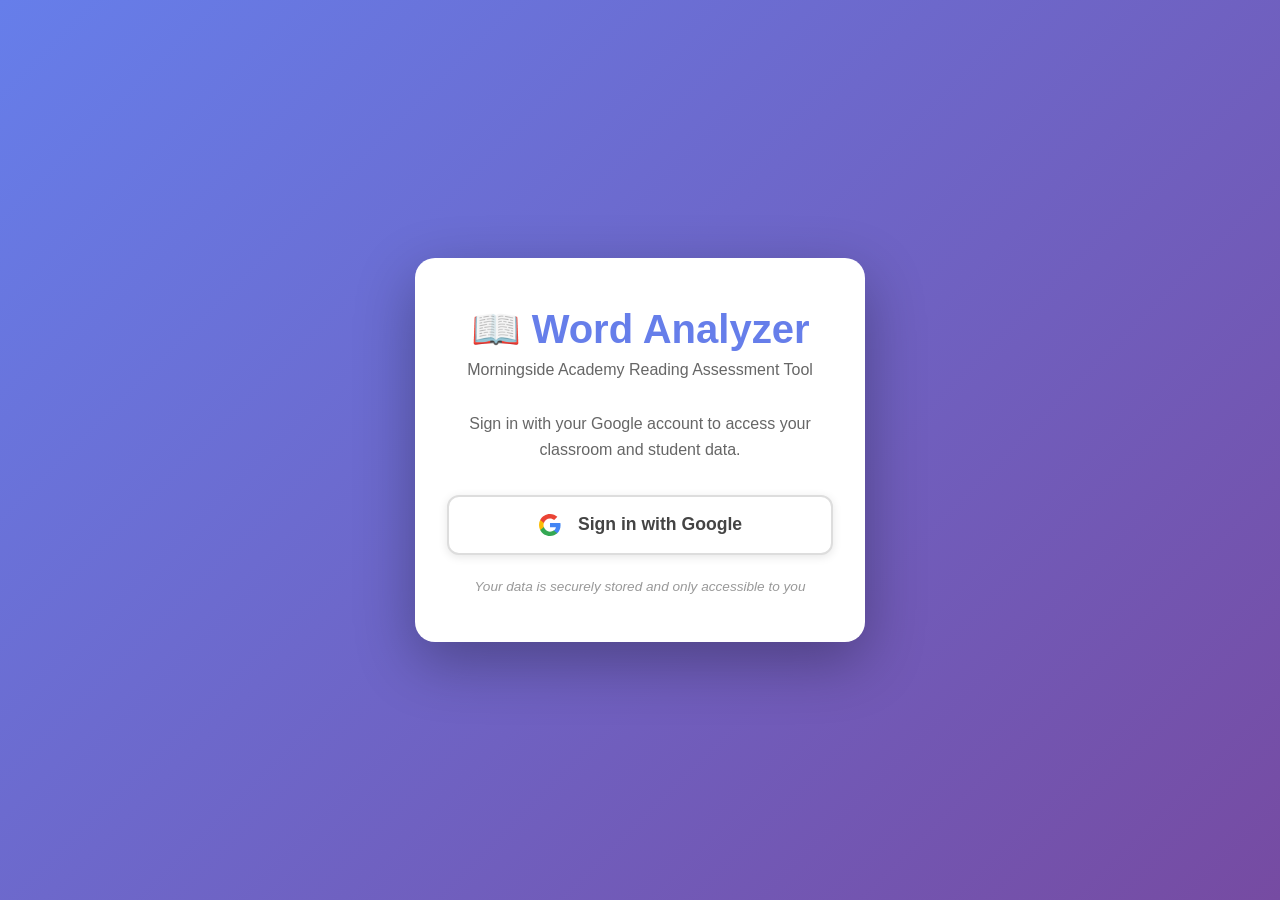
==== index.html @ 0b264a81 "Add API key restriction step to setup guide Instructs teachers to restrict their key to Cloud Vision" ====
<!DOCTYPE html>
<html lang="en">
<head>
    <meta charset="UTF-8">
    <meta name="viewport" content="width=device-width, initial-scale=1.0, maximum-scale=1.0, user-scalable=no, viewport-fit=cover">
    <meta name="mobile-web-app-capable" content="yes">
    <meta name="apple-mobile-web-app-capable" content="yes">
    <meta name="apple-mobile-web-app-status-bar-style" content="black-translucent">
    <meta name="theme-color" content="#667eea">
    <title>Word Analyzer</title>
    <link rel="stylesheet" href="styles.css">
</head>
<body>
    <!-- Login Screen -->
    <div id="login-screen" class="login-screen">
        <div class="login-container">
            <div class="login-header">
                <h1>📖 Word Analyzer</h1>
                <p class="login-subtitle">Morningside Academy Reading Assessment Tool</p>
            </div>
            <div class="login-content">
                <p class="login-description">Sign in with your Google account to access your classroom and student data.</p>
                <button id="google-sign-in-btn" class="btn-google-signin">
                    <svg class="google-icon" viewBox="0 0 24 24">
                        <path fill="#4285F4" d="M22.56 12.25c0-.78-.07-1.53-.2-2.25H12v4.26h5.92c-.26 1.37-1.04 2.53-2.21 3.31v2.77h3.57c2.08-1.92 3.28-4.74 3.28-8.09z"/>
                        <path fill="#34A853" d="M12 23c2.97 0 5.46-.98 7.28-2.66l-3.57-2.77c-.98.66-2.23 1.06-3.71 1.06-2.86 0-5.29-1.93-6.16-4.53H2.18v2.84C3.99 20.53 7.7 23 12 23z"/>
                        <path fill="#FBBC05" d="M5.84 14.09c-.22-.66-.35-1.36-.35-2.09s.13-1.43.35-2.09V7.07H2.18C1.43 8.55 1 10.22 1 12s.43 3.45 1.18 4.93l2.85-2.22.81-.62z"/>
                        <path fill="#EA4335" d="M12 5.38c1.62 0 3.06.56 4.21 1.64l3.15-3.15C17.45 2.09 14.97 1 12 1 7.7 1 3.99 3.47 2.18 7.07l3.66 2.84c.87-2.6 3.3-4.53 6.16-4.53z"/>
                    </svg>
                    Sign in with Google
                </button>
                <p class="login-privacy">Your data is securely stored and only accessible to you</p>
            </div>
        </div>
    </div>

    <!-- Loading Screen (shown after auth, during app initialization) -->
    <div id="loading-screen" class="loading-screen" style="display: none;">
        <div class="loading-container">
            <div class="loading-header">
                <h1>📖 Word Analyzer</h1>
                <p class="loading-subtitle">Morningside Academy</p>
            </div>
            <div class="loading-content">
                <div class="loading-spinner"></div>
                <p id="loading-status" class="loading-status">Loading your settings...</p>
            </div>
        </div>
    </div>

    <div class="container" id="app-container" style="display: none;">
        <header>
            <a href="#" id="header-logo-link" class="header-logo-link" title="Start New Assessment">
                <img src="logo.png" alt="Morningside Academy" class="header-logo">
                <div class="header-title">
                    <h1>Word Analyzer</h1>
                    <p class="subtitle">Morningside Academy</p>
                </div>
            </a>
            <div class="header-actions">
                <div id="current-student-indicator" class="current-student-indicator" style="display: none;">
                    <div class="student-initial"></div>
                    <div class="student-name-header"></div>
                </div>
                <button id="class-overview-btn" class="btn-header" title="View all students">
                    <span class="icon">👥</span> Class Overview
                </button>
                <div class="word-count-header">
                    <span id="word-count">0</span> words
                </div>
                <div id="user-profile-display" class="user-profile-display">
                    <div class="user-menu">
                        <button id="user-menu-btn" class="user-menu-btn">
                            <img id="user-photo" class="user-photo" src="" alt="User">
                            <span id="user-name" class="user-name"></span>
                            <span class="dropdown-arrow">▼</span>
                        </button>
                        <div id="user-dropdown" class="user-dropdown">
                            <button id="api-settings-btn" class="dropdown-item">
                                <span class="dropdown-icon">🔑</span> API Settings
                            </button>
                            <div class="dropdown-divider"></div>
                            <button id="sign-out-btn" class="dropdown-item">
                                <span class="dropdown-icon">🚪</span> Sign Out
                            </button>
                        </div>
                    </div>
                </div>
            </div>
        </header>

        <!-- Breadcrumb Navigation -->
        <nav id="breadcrumb-nav" class="breadcrumb-nav">
            <div class="breadcrumb-container">
                <div class="breadcrumb-step" data-step="setup">
                    <span class="step-icon">✓</span>
                    <span class="step-label">Setup</span>
                </div>
                <span class="breadcrumb-arrow">→</span>
                <div class="breadcrumb-step" data-step="audio">
                    <span class="step-icon">1</span>
                    <span class="step-label">Record Audio</span>
                </div>
                <span class="breadcrumb-arrow">→</span>
                <div class="breadcrumb-step" data-step="capture">
                    <span class="step-icon">2</span>
                    <span class="step-label">Capture Image</span>
                </div>
                <span class="breadcrumb-arrow">→</span>
                <div class="breadcrumb-step" data-step="highlight">
                    <span class="step-icon">3</span>
                    <span class="step-label">Highlight Text</span>
                </div>
                <span class="breadcrumb-arrow">→</span>
                <div class="breadcrumb-step" data-step="results">
                    <span class="step-icon">4</span>
                    <span class="step-label">Results</span>
                </div>
            </div>
        </nav>

        <main>
            <!-- Audio Playback Section (Legacy - hidden by default, audio now in dedicated section) -->
            <section id="audio-playback-section" class="audio-playback-container" style="display: none;">
                <h3>Recorded Audio</h3>
                <audio id="audio-player" controls></audio>
                <div class="audio-actions">
                    <button id="download-audio-btn-legacy" class="btn btn-secondary">
                        <span class="icon">💾</span> Download Audio
                    </button>
                    <button id="analyze-audio-btn-legacy" class="btn btn-primary">
                        <span class="icon">🔍</span> Analyze Audio
                    </button>
                </div>
            </section>

            <!-- API Key Setup Section -->
            <section id="setup-section" class="section active">
                <div class="setup-container">
                    <h2>One-Time Setup</h2>
                    <p class="setup-description">Create a free Google API key so the app can read text from photos.</p>

                    <div class="setup-steps-compact">
                        <div class="setup-step-row">
                            <span class="setup-step-num">1</span>
                            <div class="setup-step-content">
                                <a href="https://console.cloud.google.com/projectcreate" target="_blank" class="setup-link-btn">Create a Google Cloud Project</a>
                                <span class="setup-step-detail">Name it anything, then click <strong>Create</strong></span>
                            </div>
                        </div>

                        <div class="setup-step-row">
                            <span class="setup-step-num">2</span>
                            <div class="setup-step-content">
                                <a href="https://console.cloud.google.com/apis/library/vision.googleapis.com" target="_blank" class="setup-link-btn">Enable the Vision API</a>
                                <span class="setup-step-detail">Click the blue <strong>Enable</strong> button</span>
                            </div>
                        </div>

                        <div class="setup-step-row">
                            <span class="setup-step-num">3</span>
                            <div class="setup-step-content">
                                <a href="https://console.cloud.google.com/apis/credentials" target="_blank" class="setup-link-btn">Create an API Key</a>
                                <span class="setup-step-detail">Click <strong>+ Create Credentials</strong> then <strong>API key</strong></span>
                            </div>
                        </div>

                        <div class="setup-step-row">
                            <span class="setup-step-num">4</span>
                            <div class="setup-step-content">
                                <span class="setup-link-btn">Restrict your key</span>
                                <span class="setup-step-detail">In the popup, click <strong>Edit API key</strong>. Under API restrictions, select <strong>Restrict key</strong>, choose <strong>Cloud Vision API</strong>, and click <strong>Save</strong></span>
                            </div>
                        </div>

                        <div class="setup-step-row setup-step-final">
                            <span class="setup-step-num">5</span>
                            <div class="setup-step-content">
                                <div class="api-key-input">
                                    <input type="text" id="api-key" placeholder="Paste your API key here" />
                                    <button id="save-api-key-btn" class="btn btn-primary">Save</button>
                                </div>
                            </div>
                        </div>
                    </div>

                    <p class="setup-footer-note">Free tier: 1,000 scans/month. Your key is saved to your account — you only do this once.</p>
                </div>
            </section>

            <!-- Camera Section -->
            <section id="camera-section" class="section">
                <div class="step-header">
                    <div class="step-badge">Step 2</div>
                    <h2>Capture Image</h2>
                    <p class="step-subtitle">Now capture the text that was just read</p>
                </div>

                <div class="camera-container">
                    <video id="camera" autoplay playsinline></video>
                    <canvas id="camera-canvas" style="display: none;"></canvas>
                </div>
                <div class="controls capture-controls">
                    <button id="capture-btn" class="btn btn-primary btn-capture-main">
                        <span class="icon">📷</span> Capture Photo
                    </button>
                    <button id="upload-btn-camera" class="btn btn-secondary btn-browse">
                        <span class="icon">📁</span> Browse
                    </button>
                </div>

                <div class="step-navigation">
                    <button id="back-to-audio-btn" class="btn btn-secondary">
                        <span class="icon">←</span> Back to Audio
                    </button>
                    <button id="next-to-highlight-btn" class="btn btn-primary" disabled>
                        Next: Highlight Text <span class="icon">→</span>
                    </button>
                </div>

                <div class="instructions-box">
                    <h4>💡 Quick Guide:</h4>
                    <ol class="instructions-list">
                        <li>Take a clear photo of the text you just read from</li>
                        <li>Make sure the text is well-lit and in focus</li>
                        <li>The image will be processed for word detection</li>
                    </ol>
                </div>

                <input type="file" id="file-input-camera" accept="image/*" style="display: none;">
            </section>

            <!-- Audio Recording Section -->
            <section id="audio-section" class="section">
                <div class="step-header">
                    <div class="step-badge">Step 1</div>
                    <h2>Record Audio</h2>
                    <p class="step-subtitle">First, select a student and record their reading</p>
                </div>

                <!-- Student Selection Box -->
                <div class="student-selection-box">
                    <h3>👤 Select Student for Assessment</h3>
                    <div class="student-select-container">
                        <select id="assessment-student-select" class="student-select-dropdown">
                            <option value="">-- Choose Student --</option>
                        </select>
                        <button id="quick-add-student-btn" class="btn btn-secondary btn-small">
                            <span class="icon">➕</span> Add New Student
                        </button>
                    </div>
                    <div id="selected-student-display" class="selected-student-display" style="display: none;">
                        <div class="selected-student-badge">
                            <span class="selected-student-avatar"></span>
                            <div class="selected-student-info">
                                <div class="selected-student-name"></div>
                                <div class="selected-student-grade"></div>
                            </div>
                            <button id="change-student-btn" class="btn-link">Change</button>
                        </div>
                    </div>
                    <p class="selection-note">You can also skip and select later, or proceed without a student.</p>
                </div>

                <div class="audio-recording-container">
                    <div class="audio-controls-center">
                        <button id="record-audio-btn" class="btn btn-audio btn-large">
                            <span class="icon">🎤</span> Record Audio
                        </button>
                    </div>

                    <div id="audio-player-section" class="audio-player-section" style="display: none;">
                        <h4>✅ Recording Complete</h4>
                        <audio id="audio-player-main" controls></audio>
                        <div class="audio-actions-inline">
                            <button id="download-audio-btn-main" class="btn btn-secondary">
                                <span class="icon">💾</span> Download
                            </button>
                            <button id="rerecord-audio-btn" class="btn btn-secondary">
                                <span class="icon">🔄</span> Re-record
                            </button>
                        </div>
                    </div>
                </div>

                <div class="step-navigation">
                    <button id="skip-audio-btn" class="btn btn-secondary">
                        <span class="icon">⏭️</span> Skip Audio (Word Count Only)
                    </button>
                    <button id="next-to-capture-btn" class="btn btn-primary" disabled>
                        Next: Capture Image <span class="icon">→</span>
                    </button>
                </div>

                <div class="instructions-box instructions-collapsible">
                    <button class="instructions-toggle" onclick="const p=this.parentElement; p.classList.toggle('expanded'); this.setAttribute('aria-expanded', p.classList.contains('expanded'))" aria-expanded="false" aria-controls="audio-instructions-content">
                        <span class="instructions-toggle-text">Need help?</span>
                        <svg class="instructions-chevron" width="16" height="16" viewBox="0 0 16 16" fill="currentColor" aria-hidden="true">
                            <path d="M4.646 4.646a.5.5 0 0 1 .708 0L8 7.293l2.646-2.647a.5.5 0 0 1 .708.708l-3 3a.5.5 0 0 1-.708 0l-3-3a.5.5 0 0 1 0-.708z"/>
                        </svg>
                    </button>
                    <div class="instructions-content" id="audio-instructions-content">
                        <ul class="instructions-list">
                            <li><strong>Full Assessment:</strong> Record audio for pronunciation analysis, accuracy, WPM, and prosody scoring</li>
                            <li><strong>Word Count Only:</strong> Click "Skip Audio" to go directly to counting words (no pronunciation analysis)</li>
                            <li>Have a physical text ready to read from (book, document, article, etc.)</li>
                            <li>Select recording duration (30 seconds, 1 minute, or 2 minutes)</li>
                            <li>Record in a quiet environment for best results</li>
                        </ul>
                    </div>
                </div>
            </section>

            <!-- Image Processing Section -->
            <section id="image-section" class="section">
                <!-- Auto-detect Loading Overlay -->
                <div id="highlight-loading-overlay" class="highlight-loading-overlay" style="display: none;">
                    <div class="highlight-loading-content">
                        <div class="highlight-loading-spinner"></div>
                        <h3>Analyzing Your Recording</h3>
                        <p id="highlight-loading-status">Transcribing audio...</p>
                        <div class="highlight-loading-steps">
                            <div class="loading-step" id="loading-step-1">
                                <span class="step-indicator active"></span>
                                <span>Transcribing audio</span>
                            </div>
                            <div class="loading-step" id="loading-step-2">
                                <span class="step-indicator"></span>
                                <span>Matching words</span>
                            </div>
                            <div class="loading-step" id="loading-step-3">
                                <span class="step-indicator"></span>
                                <span>Highlighting text</span>
                            </div>
                        </div>
                    </div>
                </div>

                <div class="step-header">
                    <div class="step-badge">Step 3</div>
                    <h2>Highlight Text</h2>
                    <p class="step-subtitle">Select the words that were read aloud</p>
                </div>

                <div class="highlight-instructions">
                    <p><strong>🖱️ How to select:</strong> Click any word to select/deselect • Drag to select multiple words • Right-click to pan image</p>
                </div>

                <div class="image-wrapper">
                    <div class="scroll-gutter scroll-gutter-left">⋮</div>
                    <div class="image-container">
                        <canvas id="selection-canvas"></canvas>
                    </div>
                    <div class="scroll-gutter scroll-gutter-right">⋮</div>
                    <div class="zoom-controls">
                        <button id="zoom-in-btn" class="zoom-btn" title="Zoom In">+</button>
                        <button id="zoom-out-btn" class="zoom-btn" title="Zoom Out">−</button>
                        <button id="zoom-reset-btn" class="zoom-btn" title="Reset View">⟲</button>
                    </div>
                </div>

                <div class="controls">
                    <button id="reset-selection-btn" class="btn btn-secondary">
                        <span class="icon">✖️</span> Clear Selection
                    </button>
                    <button id="redo-autodetect-btn" class="btn btn-secondary" title="Run auto-detection again">
                        <span class="icon">🔄</span> Redo Autodetect
                    </button>
                </div>

                <input type="file" id="file-input-image" accept="image/*" style="display: none;">
                <div id="status" class="status"></div>

                <div class="step-navigation">
                    <button id="back-to-capture-btn" class="btn btn-secondary">
                        <span class="icon">←</span> Back to Capture
                    </button>
                    <button id="analyze-audio-btn" class="btn btn-primary btn-large" disabled>
                        <span class="icon">🔍</span> Analyze Reading
                    </button>
                </div>

                <div id="export-output" class="export-output"></div>
            </section>

            <!-- Results Section -->
            <section id="results-section" class="section">
                <div class="step-header">
                    <div class="step-badge">Step 4</div>
                    <h2>Analysis Results</h2>
                    <p class="step-subtitle">Oral Fluency Report</p>
                </div>

                <!-- Historical Assessment Banner -->
                <div id="historical-assessment-banner" class="historical-assessment-banner" style="display: none;">
                    <div class="historical-info">
                        <span class="icon">📜</span>
                        <div>
                            <strong>Historical Assessment</strong><br>
                            <span id="historical-student-name"></span> - <span id="historical-assessment-date"></span>
                        </div>
                    </div>
                    <button id="back-to-profile-btn" class="btn btn-primary">
                        <span class="icon">←</span> Back to Student Profile
                    </button>
                </div>

                <div class="results-actions">
                    <button id="back-to-edit-btn" class="btn btn-secondary">
                        <span class="icon">←</span> Back to Edit
                    </button>
                    <button id="start-new-analysis-btn" class="btn btn-secondary">
                        <span class="icon">🔄</span> Start New Analysis
                    </button>
                </div>

                <div id="results-container" class="results-container">
                    <!-- Results will be dynamically inserted here -->
                </div>

                <!-- Save Assessment Section -->
                <div class="save-assessment-section">
                    <h3>💾 Save Assessment to Student Profile</h3>
                    <div class="student-selection">
                        <label for="student-select">Select Student:</label>
                        <select id="student-select" class="student-select-dropdown">
                            <option value="">-- Choose Student --</option>
                        </select>
                        <button id="save-assessment-btn" class="btn btn-primary" disabled>
                            <span class="icon">💾</span> Save to Profile
                        </button>
                    </div>
                    <div id="save-status" class="save-status"></div>
                </div>
            </section>

            <!-- Class Overview Section -->
            <section id="class-overview-section" class="section">
                <div class="step-header">
                    <div class="step-badge">👥</div>
                    <h2>Class Overview</h2>
                    <p class="step-subtitle">View all students and their progress</p>
                </div>

                <div class="class-actions">
                    <button id="back-from-class-btn" class="btn btn-secondary">
                        <span class="icon">←</span> Back
                    </button>
                    <button id="add-student-btn" class="btn btn-primary">
                        <span class="icon">➕</span> Add Student
                    </button>
                </div>

                <div id="students-grid" class="students-grid">
                    <!-- Student cards will be dynamically inserted here -->
                </div>
            </section>

            <!-- Student Profile Section -->
            <section id="student-profile-section" class="section">
                <div class="step-header">
                    <div class="step-badge">📊</div>
                    <h2 id="student-profile-name">Student Profile</h2>
                    <p class="step-subtitle" id="student-profile-subtitle">Assessment History</p>
                </div>

                <div class="profile-actions">
                    <button id="back-to-class-btn" class="btn btn-secondary">
                        <span class="icon">←</span> Back to Class
                    </button>
                    <button id="delete-student-btn" class="btn btn-danger">
                        <span class="icon">🗑️</span> Delete Student
                    </button>
                </div>

                <div id="student-stats-summary" class="student-stats-summary">
                    <!-- Summary stats will be inserted here -->
                </div>

                <div id="assessment-history" class="assessment-history">
                    <!-- Assessment history will be dynamically inserted here -->
                </div>
            </section>
        </main>

        <footer>
            <p class="hint">👆 Left-click: drag to select words • Right-click: drag to pan image • Click yellow words to deselect</p>
            <p class="version">Version: 3.2.11 (2025-11-25 16:48)</p>
        </footer>
    </div>

    <!-- Audio Recording Modal -->
    <div id="audio-modal" class="modal">
        <div class="modal-content">
            <h2>Record Audio</h2>
            <p>Configure your recording settings:</p>
            <p class="duration-note">⚠️ Best results: 30 seconds at 32 kbps. Longer/higher quality may fail due to API limits.</p>
            <div class="recording-settings">
                <div class="setting-group">
                    <label for="audio-duration">Duration:</label>
                    <select id="audio-duration">
                        <option value="0.5">30 seconds</option>
                        <option value="1" selected>1 minute</option>
                        <option value="2">2 minutes</option>
                    </select>
                </div>
                <div class="setting-group">
                    <label for="audio-bitrate">Audio Quality:</label>
                    <select id="audio-bitrate">
                        <option value="16000">16 kbps (low - ~60 KB/30s)</option>
                        <option value="32000" selected>32 kbps (recommended - ~120 KB/30s)</option>
                        <option value="64000">64 kbps (high - ~240 KB/30s)</option>
                        <option value="128000">128 kbps (very high - ~480 KB/30s)</option>
                    </select>
                </div>
            </div>
            <div class="modal-buttons">
                <button id="start-recording-btn" class="btn btn-primary">Start Recording</button>
                <button id="cancel-recording-btn" class="btn btn-secondary">Cancel</button>
            </div>
        </div>
    </div>

    <!-- Recording Status -->
    <div id="recording-modal" class="recording-indicator">
        <div class="recording-indicator-content">
            <div class="recording-header">
                <span class="recording-icon">🎤</span>
                <span class="recording-label">Recording</span>
            </div>
            <div class="recording-timer" id="recording-timer">00:00</div>
            <div class="recording-progress">
                <div class="progress-bar" id="progress-bar"></div>
            </div>
            <button id="stop-recording-btn" class="btn btn-danger btn-stop-compact">Stop</button>
        </div>
    </div>

    <!-- Image Preview Modal -->
    <div id="image-preview-modal" class="image-preview-modal">
        <div class="image-preview-close-hint">Click image to close</div>
        <img id="image-preview-img" src="" alt="Full size preview">
    </div>

    <!-- Add Student Modal -->
    <div id="add-student-modal" class="modal">
        <div class="modal-content">
            <h2>Add New Student</h2>
            <p>Enter student information:</p>
            <div class="student-form">
                <div class="form-group">
                    <label for="student-name-input">Student Name:</label>
                    <input type="text" id="student-name-input" placeholder="e.g., Jose Martinez" />
                </div>
                <div class="form-group">
                    <label for="student-grade-input">Grade Level (optional):</label>
                    <input type="text" id="student-grade-input" placeholder="e.g., 3rd Grade" />
                </div>
            </div>
            <div class="modal-buttons">
                <button id="confirm-add-student-btn" class="btn btn-primary">Add Student</button>
                <button id="cancel-add-student-btn" class="btn btn-secondary">Cancel</button>
            </div>
        </div>
    </div>

    <script src="https://cdnjs.cloudflare.com/ajax/libs/html2pdf.js/0.10.1/html2pdf.bundle.min.js"></script>
    <script type="module" src="firebase-config.js"></script>
    <script type="module" src="firebase-auth.js"></script>
    <script type="module" src="firebase-db.js"></script>
    <script type="module" src="firebase-api-key-manager.js"></script>
    <script type="module" src="firebase-wrappers.js"></script>
    <script src="app.js" type="module"></script>
</body>
</html>
---- styles.css ----
* {
    margin: 0;
    padding: 0;
    box-sizing: border-box;
    -webkit-tap-highlight-color: transparent;
}

/* ===== DESIGN TOKENS (CSS Variables) ===== */
:root {
    /* Primary Colors */
    --primary: #667eea;
    --primary-dark: #764ba2;
    --primary-gradient: linear-gradient(135deg, #667eea 0%, #764ba2 100%);
    --primary-gradient-reverse: linear-gradient(135deg, #764ba2 0%, #667eea 100%);

    /* Semantic Colors */
    --success: #28a745;
    --success-dark: #218838;
    --warning: #ffc107;
    --error: #dc3545;
    --info: #0066cc;

    /* Text Colors */
    --text: #333;
    --text-light: #666;
    --text-muted: #999;

    /* Background Colors */
    --bg-light: #f8f9fa;
    --bg-white: #fff;
    --border: #ddd;
    --border-light: #e9ecef;

    /* Spacing Scale (8pt grid) */
    --space-xs: 0.5rem;   /* 8px */
    --space-sm: 0.75rem;  /* 12px */
    --space-md: 1rem;     /* 16px */
    --space-lg: 1.5rem;   /* 24px */
    --space-xl: 2rem;     /* 32px */
    --space-2xl: 3rem;    /* 48px */

    /* Border Radius */
    --radius-sm: 4px;
    --radius-md: 8px;
    --radius-lg: 12px;
    --radius-xl: 16px;

    /* Shadows */
    --shadow-sm: 0 2px 8px rgba(0, 0, 0, 0.1);
    --shadow-md: 0 4px 16px rgba(0, 0, 0, 0.12);
    --shadow-lg: 0 8px 32px rgba(0, 0, 0, 0.15);
    --shadow-xl: 0 20px 60px rgba(0, 0, 0, 0.2);

    /* Transitions */
    --transition-fast: 0.15s ease;
    --transition-normal: 0.2s ease;
    --transition-slow: 0.3s ease;

    /* Touch Target Size */
    --touch-target: 48px;
}

/* ===== LOGIN SCREEN STYLES ===== */
.login-screen {
    position: fixed;
    top: 0;
    left: 0;
    width: 100%;
    height: 100vh;
    background: linear-gradient(135deg, #667eea 0%, #764ba2 100%);
    display: flex;
    align-items: center;
    justify-content: center;
    z-index: 10000;
}

.login-container {
    background: white;
    border-radius: 20px;
    box-shadow: 0 20px 60px rgba(0, 0, 0, 0.3);
    max-width: 450px;
    width: 90%;
    padding: 3rem 2rem;
    text-align: center;
}

.login-header h1 {
    color: #667eea;
    font-size: 2.5rem;
    margin-bottom: 0.5rem;
}

.login-subtitle {
    color: #666;
    font-size: 1rem;
    margin-bottom: 2rem;
}

.login-content {
    margin-top: 2rem;
}

.login-description {
    color: #666;
    font-size: 1rem;
    line-height: 1.6;
    margin-bottom: 2rem;
}

.btn-google-signin {
    background: white;
    color: #444;
    border: 2px solid #ddd;
    border-radius: 12px;
    padding: 1rem 2rem;
    font-size: 1.1rem;
    font-weight: 600;
    cursor: pointer;
    display: inline-flex;
    align-items: center;
    gap: 1rem;
    transition: all 0.3s ease;
    box-shadow: 0 2px 10px rgba(0, 0, 0, 0.1);
    width: 100%;
    justify-content: center;
}

.btn-google-signin:hover {
    background: #f8f9fa;
    border-color: #667eea;
    transform: translateY(-2px);
    box-shadow: 0 4px 15px rgba(102, 126, 234, 0.3);
}

.btn-google-signin:active {
    transform: translateY(0);
}

.google-icon {
    width: 24px;
    height: 24px;
}

.login-privacy {
    margin-top: 1.5rem;
    font-size: 0.85rem;
    color: #999;
    font-style: italic;
}

/* User Profile Display in Header */
.user-profile-display {
    display: flex;
    align-items: center;
}

.user-menu {
    position: relative;
}

.user-menu-btn {
    display: flex;
    align-items: center;
    gap: 0.5rem;
    background: rgba(255, 255, 255, 0.95);
    padding: 0.4rem 0.75rem;
    border-radius: 25px;
    border: none;
    cursor: pointer;
    transition: all 0.2s ease;
}

.user-menu-btn:hover {
    background: rgba(255, 255, 255, 1);
    box-shadow: 0 2px 8px rgba(0, 0, 0, 0.15);
}

.user-photo {
    width: 28px;
    height: 28px;
    border-radius: 50%;
    border: 2px solid #667eea;
}

.user-name {
    font-size: 0.85rem;
    font-weight: 600;
    color: #333;
    max-width: 120px;
    overflow: hidden;
    text-overflow: ellipsis;
    white-space: nowrap;
}

.dropdown-arrow {
    font-size: 0.6rem;
    color: #666;
    transition: transform 0.2s ease;
}

.user-menu.open .dropdown-arrow {
    transform: rotate(180deg);
}

.user-dropdown {
    display: none;
    position: absolute;
    top: calc(100% + 5px);
    right: 0;
    background: white;
    border-radius: 8px;
    box-shadow: 0 4px 15px rgba(0, 0, 0, 0.15);
    min-width: 140px;
    z-index: 1000;
    overflow: hidden;
}

.user-menu.open .user-dropdown {
    display: block;
}

.dropdown-item {
    display: flex;
    align-items: center;
    gap: 0.5rem;
    width: 100%;
    padding: 0.75rem 1rem;
    background: none;
    border: none;
    text-align: left;
    cursor: pointer;
    font-size: 0.9rem;
    color: #333;
    transition: background 0.2s ease;
}

.dropdown-item:hover {
    background: #f5f5f5;
}

.dropdown-item#sign-out-btn:hover {
    color: #dc3545;
}

.dropdown-icon {
    font-size: 1rem;
}

.dropdown-divider {
    height: 1px;
    background: #e9ecef;
    margin: 0.25rem 0;
}

/* Hide login screen when authenticated */
.login-screen.hidden {
    display: none;
}

/* ===== LOADING SCREEN STYLES ===== */
.loading-screen {
    position: fixed;
    top: 0;
    left: 0;
    width: 100%;
    height: 100vh;
    background: linear-gradient(135deg, #667eea 0%, #764ba2 100%);
    display: flex;
    align-items: center;
    justify-content: center;
    z-index: 9999;
}

.loading-container {
    background: white;
    border-radius: 20px;
    box-shadow: 0 20px 60px rgba(0, 0, 0, 0.3);
    max-width: 400px;
    width: 90%;
    padding: 3rem 2rem;
    text-align: center;
}

.loading-header h1 {
    color: #667eea;
    font-size: 2rem;
    margin-bottom: 0.5rem;
}

.loading-subtitle {
    color: #666;
    font-size: 0.9rem;
    margin-bottom: 2rem;
}

.loading-content {
    display: flex;
    flex-direction: column;
    align-items: center;
    gap: 1.5rem;
}

.loading-spinner {
    width: 50px;
    height: 50px;
    border: 4px solid #e9ecef;
    border-top-color: #667eea;
    border-radius: 50%;
    animation: spin 1s linear infinite;
}

@keyframes spin {
    to {
        transform: rotate(360deg);
    }
}

.loading-status {
    color: #666;
    font-size: 0.95rem;
    margin: 0;
}

.loading-screen.hidden {
    display: none;
}

/* Highlight Section Loading Overlay */
.highlight-loading-overlay {
    position: absolute;
    top: 0;
    left: 0;
    right: 0;
    bottom: 0;
    background: rgba(255, 255, 255, 0.97);
    display: flex;
    align-items: center;
    justify-content: center;
    z-index: 100;
    border-radius: 12px;
}

.highlight-loading-content {
    text-align: center;
    padding: 2rem;
    max-width: 320px;
}

.highlight-loading-content h3 {
    color: #667eea;
    font-size: 1.4rem;
    margin: 1rem 0 0.5rem;
    font-weight: 600;
}

.highlight-loading-content > p {
    color: #666;
    font-size: 0.95rem;
    margin-bottom: 1.5rem;
}

.highlight-loading-spinner {
    width: 60px;
    height: 60px;
    border: 5px solid #e9ecef;
    border-top-color: #667eea;
    border-radius: 50%;
    animation: spin 1s linear infinite;
    margin: 0 auto;
}

.highlight-loading-steps {
    display: flex;
    flex-direction: column;
    gap: 0.75rem;
    text-align: left;
    background: #f8f9fa;
    padding: 1rem 1.25rem;
    border-radius: 8px;
}

.loading-step {
    display: flex;
    align-items: center;
    gap: 0.75rem;
    font-size: 0.9rem;
    color: #999;
    transition: color 0.3s ease;
}

.loading-step.active {
    color: #333;
    font-weight: 500;
}

.loading-step.completed {
    color: #28a745;
}

.step-indicator {
    width: 20px;
    height: 20px;
    border-radius: 50%;
    background: #e9ecef;
    display: flex;
    align-items: center;
    justify-content: center;
    font-size: 0.7rem;
    transition: all 0.3s ease;
    flex-shrink: 0;
}

.step-indicator.active {
    background: #667eea;
    box-shadow: 0 0 0 3px rgba(102, 126, 234, 0.3);
}

.step-indicator.active::after {
    content: '';
    width: 8px;
    height: 8px;
    background: white;
    border-radius: 50%;
    animation: pulse 1s ease-in-out infinite;
}

.step-indicator.completed {
    background: #28a745;
}

.step-indicator.completed::after {
    content: '✓';
    color: white;
    font-size: 0.7rem;
    font-weight: bold;
}

@keyframes pulse {
    0%, 100% { transform: scale(1); opacity: 1; }
    50% { transform: scale(0.8); opacity: 0.7; }
}

/* Make image-section position relative for overlay positioning */
#image-section {
    position: relative;
}

/* API Usage Display */
.api-usage-display {
    background: #f8f9fa;
    border: 2px solid #e9ecef;
    border-radius: 8px;
    padding: 0.5rem 0.75rem;
    font-size: 0.75rem;
}

.usage-title {
    color: #666;
    font-weight: 600;
    margin-bottom: 0.25rem;
    text-align: center;
    font-size: 0.7rem;
}

.usage-stats {
    display: flex;
    gap: 0.5rem;
    justify-content: center;
}

.usage-item {
    display: flex;
    align-items: center;
    gap: 0.25rem;
    padding: 0.25rem 0.5rem;
    border-radius: 4px;
    background: white;
}

.usage-icon {
    font-size: 0.9rem;
}

.usage-value {
    font-weight: 600;
    font-size: 0.75rem;
}

.usage-good {
    border-left: 3px solid #28a745;
}

.usage-good .usage-value {
    color: #28a745;
}

.usage-warning {
    border-left: 3px solid #ffc107;
}

.usage-warning .usage-value {
    color: #ffc107;
}

.usage-danger {
    border-left: 3px solid #dc3545;
}

.usage-danger .usage-value {
    color: #dc3545;
}

body {
    font-family: -apple-system, BlinkMacSystemFont, 'Segoe UI', Roboto, Oxygen, Ubuntu, Cantarell, sans-serif;
    background: linear-gradient(135deg, #667eea 0%, #764ba2 100%);
    min-height: 100vh;
    color: #333;
    -webkit-font-smoothing: antialiased;
}

.container {
    max-width: 100%;
    min-height: 100vh;
}

header {
    display: flex;
    justify-content: space-between;
    align-items: center;
    padding: 1rem;
    background: rgba(255, 255, 255, 0.95);
    box-shadow: 0 2px 10px rgba(0, 0, 0, 0.1);
}

header h1 {
    font-size: 1.5rem;
    color: #667eea;
    margin: 0;
}

.header-logo-link {
    display: flex;
    align-items: center;
    gap: 0.75rem;
    text-decoration: none;
    color: inherit;
    transition: opacity 0.2s ease;
}

.header-logo-link:hover {
    opacity: 0.8;
}

.header-logo {
    height: 45px;
    width: auto;
    object-fit: contain;
}

.header-title {
    display: flex;
    flex-direction: column;
    gap: 0.25rem;
}

.subtitle {
    font-size: 0.75rem;
    color: #999;
    margin: 0;
    font-weight: 400;
}

.word-count-header {
    color: #667eea;
    font-size: 1rem;
    font-weight: 700;
    text-align: right;
}

.word-count-header span {
    font-size: 2.25rem;
    font-weight: 800;
    display: block;
    line-height: 1;
}

/* Breadcrumb Navigation */
.breadcrumb-nav {
    background: rgba(255, 255, 255, 0.95);
    padding: 1rem;
    box-shadow: 0 2px 5px rgba(0, 0, 0, 0.05);
    display: none; /* Hidden initially, shown after setup */
}

.breadcrumb-nav.visible {
    display: block;
}

.breadcrumb-container {
    max-width: 900px;
    margin: 0 auto;
    display: flex;
    align-items: center;
    justify-content: center;
    flex-wrap: wrap;
    gap: 0.5rem;
}

.breadcrumb-step {
    display: flex;
    align-items: center;
    gap: 0.5rem;
    padding: 0.5rem 1rem;
    border-radius: 20px;
    background: #f5f5f5;
    color: #999;
    font-size: 0.875rem;
    font-weight: 500;
    cursor: not-allowed;
    transition: all 0.3s ease;
    position: relative;
}

.breadcrumb-step .step-icon {
    width: 24px;
    height: 24px;
    border-radius: 50%;
    background: #ddd;
    color: #999;
    display: flex;
    align-items: center;
    justify-content: center;
    font-size: 0.75rem;
    font-weight: bold;
    flex-shrink: 0;
}

.breadcrumb-step .step-label {
    white-space: nowrap;
}

/* Completed step */
.breadcrumb-step.completed {
    background: #d4edda;
    color: #155724;
    cursor: pointer;
}

.breadcrumb-step.completed .step-icon {
    background: #28a745;
    color: white;
}

.breadcrumb-step.completed:hover {
    background: #c3e6cb;
    transform: translateY(-2px);
    box-shadow: 0 2px 8px rgba(40, 167, 69, 0.2);
}

/* Current step */
.breadcrumb-step.current {
    background: #667eea;
    color: white;
    cursor: default;
}

.breadcrumb-step.current .step-icon {
    background: white;
    color: #667eea;
}

/* Available step (can be clicked but not reached yet) */
.breadcrumb-step.available {
    background: #f5f5f5;
    color: #666;
    cursor: pointer;
}

.breadcrumb-step.available .step-icon {
    background: #999;
    color: white;
}

.breadcrumb-step.available:hover {
    background: #e8e8e8;
    transform: translateY(-2px);
    box-shadow: 0 2px 8px rgba(0, 0, 0, 0.1);
}

/* Locked step (prerequisites not met) */
.breadcrumb-step.locked {
    position: relative;
}

.breadcrumb-step.locked::after {
    content: attr(data-tooltip);
    position: absolute;
    bottom: 100%;
    left: 50%;
    transform: translateX(-50%);
    background: #333;
    color: white;
    padding: 0.5rem;
    border-radius: 8px;
    font-size: 0.75rem;
    white-space: nowrap;
    opacity: 0;
    pointer-events: none;
    transition: opacity 0.3s ease;
    margin-bottom: 0.5rem;
    z-index: 1000;
}

.breadcrumb-step.locked:hover::after {
    opacity: 1;
}

.breadcrumb-arrow {
    color: #ccc;
    font-size: 1.2rem;
    user-select: none;
}

/* Mobile responsive */
@media (max-width: 768px) {
    .breadcrumb-container {
        gap: 0.25rem;
    }

    .breadcrumb-step {
        padding: 0.4rem 0.6rem;
        font-size: 0.75rem;
    }

    .breadcrumb-step .step-label {
        display: none;
    }

    .breadcrumb-step .step-icon {
        width: 28px;
        height: 28px;
        font-size: 0.875rem;
    }

    .breadcrumb-arrow {
        font-size: 1rem;
    }
}

main {
    padding: 1rem;
}

/* Step Header Styles */
.step-header {
    text-align: center;
    background: rgba(255, 255, 255, 0.95);
    padding: 1.5rem;
    border-radius: 12px;
    max-width: 700px;
    margin: 0 auto 1.5rem;
    box-shadow: 0 2px 15px rgba(0, 0, 0, 0.1);
}

.step-badge {
    display: inline-block;
    background: #667eea;
    color: white;
    padding: 0.25rem 0.75rem;
    border-radius: 20px;
    font-size: 0.875rem;
    font-weight: 600;
    margin-bottom: 0.5rem;
}

.step-header h2 {
    color: #333;
    font-size: 1.75rem;
    margin: 0.5rem 0 0.25rem;
}

.step-subtitle {
    color: #666;
    font-size: 1rem;
    margin: 0;
}

/* Highlight Instructions */
.highlight-instructions {
    background: #fff9e6;
    border-left: 4px solid #ffc107;
    padding: 0.75rem 1rem;
    margin: 0 auto 1rem;
    max-width: 700px;
    border-radius: 8px;
}

.highlight-instructions p {
    margin: 0;
    font-size: 0.9rem;
    color: #333;
}

/* Requirements Checklist */
.requirements-checklist {
    background: rgba(255, 255, 255, 0.95);
    padding: 1rem;
    border-radius: 8px;
    max-width: 700px;
    margin: 0 auto 1.5rem;
    display: flex;
    flex-direction: column;
    gap: 0.75rem;
    box-shadow: 0 2px 10px rgba(0, 0, 0, 0.05);
}

.requirement-item {
    display: flex;
    align-items: center;
    gap: 0.5rem;
    font-size: 0.95rem;
}

.req-icon {
    font-size: 1.2rem;
    flex-shrink: 0;
}

.requirement-item.complete .req-icon {
    color: #28a745;
}

.requirement-item.incomplete .req-icon {
    color: #dc3545;
}

.link-btn {
    background: none;
    border: none;
    color: #667eea;
    text-decoration: underline;
    cursor: pointer;
    font-size: 0.875rem;
    padding: 0 0.5rem;
}

.link-btn:hover {
    color: #5568d3;
}

/* Audio Recording Container */
.audio-recording-container {
    max-width: 700px;
    margin: 0 auto 1.5rem;
    background: rgba(255, 255, 255, 0.95);
    padding: 2rem;
    border-radius: 12px;
    box-shadow: 0 2px 15px rgba(0, 0, 0, 0.1);
}

.image-preview {
    text-align: center;
    margin-bottom: 2rem;
}

.preview-header {
    display: flex;
    justify-content: space-between;
    align-items: center;
    margin-bottom: 1rem;
    padding: 0 1rem;
}

.preview-header h4 {
    color: #667eea;
    margin: 0;
    font-size: 1rem;
}

.btn-sm {
    padding: 0.5rem 1rem;
    font-size: 0.875rem;
}

#mini-preview-canvas {
    max-width: 100%;
    max-height: 400px;
    border-radius: 8px;
    box-shadow: 0 2px 10px rgba(0, 0, 0, 0.1);
    transition: max-height 0.3s ease, box-shadow 0.3s ease;
}

#mini-preview-canvas.expanded {
    max-height: 800px;
    box-shadow: 0 4px 20px rgba(0, 0, 0, 0.2);
}

/* Image preview modal */
.image-preview-modal {
    display: none;
    position: fixed;
    top: 0;
    left: 0;
    width: 100%;
    height: 100%;
    background: rgba(0, 0, 0, 0.85);
    z-index: 10000;
    justify-content: center;
    align-items: flex-start;
    padding-top: 2rem;
    pointer-events: none; /* Allow clicks to pass through */
}

.image-preview-modal.active {
    display: flex;
}

.image-preview-modal img {
    max-width: 70%;
    max-height: 60vh;
    border-radius: 8px;
    box-shadow: 0 4px 30px rgba(0, 0, 0, 0.5);
    cursor: pointer;
    pointer-events: auto; /* Re-enable clicks on image */
}

.image-preview-close-hint {
    position: absolute;
    top: 1rem;
    right: 1rem;
    color: white;
    background: rgba(0, 0, 0, 0.7);
    padding: 0.5rem 1rem;
    border-radius: 8px;
    font-size: 0.9rem;
    pointer-events: none;
}

.audio-controls-center {
    text-align: center;
    margin: 2rem 0;
}

.btn-large {
    font-size: 1.1rem;
    padding: 1rem 2rem;
}

.audio-player-section {
    text-align: center;
    margin-top: 2rem;
    padding: 1.5rem;
    background: #f8f9fa;
    border-radius: 8px;
}

.audio-player-section h4 {
    color: #28a745;
    margin-bottom: 1rem;
}

.audio-player-section audio {
    width: 100%;
    max-width: 500px;
    margin-bottom: 1rem;
}

.audio-actions-inline {
    display: flex;
    gap: 1rem;
    justify-content: center;
    flex-wrap: wrap;
}

/* Step Navigation */
.step-navigation {
    display: flex;
    gap: 1rem;
    justify-content: center;
    flex-wrap: wrap;
    max-width: 700px;
    margin: 1.5rem auto;
}

.step-navigation .btn {
    min-width: 150px;
}

/* Results Section */
/* Historical Assessment Banner */
.historical-assessment-banner {
    background: linear-gradient(135deg, #f093fb 0%, #f5576c 100%);
    color: white;
    padding: 1rem 1.5rem;
    border-radius: 12px;
    margin: 0 auto 1.5rem;
    max-width: 800px;
    display: flex;
    justify-content: space-between;
    align-items: center;
    box-shadow: 0 4px 15px rgba(0, 0, 0, 0.2);
}

.historical-info {
    display: flex;
    align-items: center;
    gap: 1rem;
}

.historical-info .icon {
    font-size: 2rem;
}

.historical-info strong {
    font-size: 1.1rem;
}

.results-actions {
    display: flex;
    gap: 1rem;
    justify-content: center;
    flex-wrap: wrap;
    max-width: 700px;
    margin: 0 auto 1.5rem;
}

.results-container {
    max-width: 900px;
    margin: 0 auto;
}

/* Word Count Only Results */
.word-count-results {
    background: rgba(255, 255, 255, 0.95);
    border-radius: 12px;
    padding: 2rem;
    max-width: 800px;
    margin: 0 auto;
    box-shadow: 0 4px 15px rgba(0, 0, 0, 0.1);
}

.word-count-results h3 {
    color: #667eea;
    text-align: center;
    margin-bottom: 1.5rem;
}

.word-count-results h4 {
    color: #333;
    margin: 2rem 0 1rem 0;
    text-align: center;
}

.word-count-results .info-box {
    background: #e7f3ff;
    border-left: 4px solid #0066cc;
    padding: 1rem;
    border-radius: 8px;
}

.word-count-results .info-box p {
    margin: 0.5rem 0;
    color: #333;
}

.word-count-results .selected-words-display {
    background: #f8f9fa;
    padding: 1.5rem;
    border-radius: 8px;
    margin-top: 2rem;
}

.word-count-results .words-list {
    display: flex;
    flex-wrap: wrap;
    gap: 0.5rem;
    margin-top: 1rem;
}

.word-count-results .word-item {
    background: white;
    padding: 0.5rem 0.75rem;
    border-radius: 4px;
    border: 1px solid #ddd;
    font-size: 0.9rem;
    color: #333;
}

/* Button Disabled State with Tooltip */
.btn:disabled {
    opacity: 0.5;
    cursor: not-allowed;
    position: relative;
}

.btn:disabled::after {
    content: attr(data-tooltip);
    position: absolute;
    bottom: 100%;
    left: 50%;
    transform: translateX(-50%);
    background: #333;
    color: white;
    padding: 0.5rem;
    border-radius: 8px;
    font-size: 0.75rem;
    white-space: nowrap;
    opacity: 0;
    pointer-events: none;
    transition: opacity 0.3s ease;
    margin-bottom: 0.5rem;
    z-index: 1000;
}

.btn:disabled:hover::after {
    opacity: 1;
}

.section {
    display: none;
}

.section.active {
    display: block;
}

/* Explicitly hide Class Overview and Student Profile sections unless active */
#class-overview-section,
#student-profile-section {
    display: none;
}

#class-overview-section.active,
#student-profile-section.active {
    display: block;
}

.section-header {
    text-align: center;
    background: rgba(255, 255, 255, 0.95);
    padding: 1rem;
    border-radius: 12px;
    max-width: 600px;
    margin: 0 auto 1rem;
    box-shadow: 0 2px 10px rgba(0, 0, 0, 0.1);
}

.section-header h3 {
    color: #667eea;
    font-size: 1.2rem;
    margin: 0;
}

.camera-container {
    width: 100%;
    max-width: 700px;
    max-height: 50vh;
    margin: 0 auto 1rem;
    border-radius: 8px;
    overflow: hidden;
    box-shadow: 0 4px 20px rgba(0, 0, 0, 0.3);
    background: #000;
}

#camera {
    width: 100%;
    height: auto;
    display: block;
}

.image-wrapper {
    width: 100%;
    max-width: 600px;
    margin: 0 auto 1rem;
    position: relative;
}

.image-container {
    width: 100%;
    border-radius: 8px;
    overflow: hidden;
    box-shadow: 0 4px 20px rgba(0, 0, 0, 0.3);
    background: #fff;
}

.zoom-controls {
    position: absolute;
    top: 10px;
    right: 10px;
    display: flex;
    flex-direction: column;
    gap: 4px;
    z-index: 1000;
}

.zoom-btn {
    width: 32px;
    height: 32px;
    border-radius: 4px;
    border: none;
    background: rgba(0, 0, 0, 0.6);
    color: white;
    font-size: 1.2rem;
    font-weight: bold;
    cursor: pointer;
    display: flex;
    align-items: center;
    justify-content: center;
    box-shadow: 0 2px 6px rgba(0, 0, 0, 0.3);
    transition: all 0.2s ease;
    line-height: 1;
}

.zoom-btn:hover {
    background: rgba(0, 0, 0, 0.8);
    transform: scale(1.1);
}

.zoom-btn:active {
    transform: scale(0.95);
}

#selection-canvas {
    width: 100%;
    height: auto;
    display: block;
    touch-action: pan-y;
    cursor: crosshair;
    border-radius: 8px;
}

.controls {
    display: flex;
    flex-direction: column;
    gap: 0.75rem;
    max-width: 700px;
    margin: 0 auto 1rem;
}

.btn {
    padding: 1rem;
    font-size: 1rem;
    border: none;
    border-radius: 12px;
    cursor: pointer;
    transition: all 0.2s ease;
    font-weight: 600;
    display: flex;
    align-items: center;
    justify-content: center;
    gap: 0.5rem;
    -webkit-user-select: none;
    user-select: none;
}

.btn-primary {
    background: var(--primary);
    color: white;
    box-shadow: 0 4px 15px rgba(102, 126, 234, 0.4);
    transition: all var(--transition-normal);
}

.btn-primary:hover:not(:disabled) {
    background: var(--primary-gradient-reverse);
    transform: translateY(-2px);
    box-shadow: var(--shadow-md);
}

.btn-primary:active:not(:disabled) {
    transform: scale(0.98);
}

.btn-secondary {
    background: var(--bg-white);
    color: var(--primary);
    box-shadow: var(--shadow-sm);
    border: 2px solid var(--border);
    transition: all var(--transition-normal);
}

.btn-secondary:hover:not(:disabled) {
    background: var(--bg-light);
    border-color: var(--primary);
    transform: translateY(-2px);
    box-shadow: var(--shadow-md);
}

.btn-secondary:active:not(:disabled) {
    transform: scale(0.98);
}

.btn-export {
    background: var(--success);
    color: white;
    box-shadow: 0 2px 10px rgba(40, 167, 69, 0.3);
    transition: all var(--transition-normal);
}

.btn-export:hover:not(:disabled) {
    background: var(--success-dark);
    transform: translateY(-2px);
    box-shadow: var(--shadow-md);
}

.btn-export:active:not(:disabled) {
    transform: scale(0.98);
}

.btn-audio {
    background: #ff6b6b;
    color: white;
    box-shadow: 0 4px 15px rgba(255, 107, 107, 0.4);
    transition: all var(--transition-normal);
}

.btn-audio:hover:not(:disabled) {
    background: #ff5252;
    transform: translateY(-2px);
    box-shadow: 0 6px 20px rgba(255, 107, 107, 0.5);
}

.btn-audio:active:not(:disabled) {
    transform: scale(0.98);
}

/* Beta Feature Button */
.btn-beta {
    background: linear-gradient(135deg, #f093fb 0%, #f5576c 100%);
    color: white;
    box-shadow: 0 4px 15px rgba(240, 147, 251, 0.4);
    position: relative;
    overflow: visible;
}

.btn-beta:hover:not(:disabled) {
    background: linear-gradient(135deg, #f5576c 0%, #f093fb 100%);
    transform: translateY(-2px);
    box-shadow: 0 6px 20px rgba(240, 147, 251, 0.5);
}

.btn-beta:disabled {
    background: linear-gradient(135deg, #ccc 0%, #999 100%);
    box-shadow: none;
    cursor: not-allowed;
    opacity: 0.7;
}

.btn-beta:active:not(:disabled) {
    transform: scale(0.98);
}

.beta-badge {
    display: inline-block;
    background: rgba(255, 255, 255, 0.3);
    color: white;
    font-size: 0.6rem;
    font-weight: 700;
    padding: 2px 6px;
    border-radius: 4px;
    margin-left: 6px;
    vertical-align: middle;
    text-transform: uppercase;
    letter-spacing: 0.5px;
}

.btn-zoom {
    background: var(--primary);
    color: white;
    box-shadow: 0 4px 15px rgba(102, 126, 234, 0.4);
    border: 2px solid rgba(255, 255, 255, 0.3);
    transition: all var(--transition-normal);
}

.btn-zoom:hover:not(:disabled) {
    background: var(--primary-dark);
    transform: translateY(-1px);
    box-shadow: var(--shadow-md);
}

.btn-zoom:active:not(:disabled) {
    transform: scale(0.98);
}

.zoom-controls-row {
    flex-direction: row !important;
    gap: 0.5rem;
}

.btn-danger {
    background: var(--error);
    color: white;
    box-shadow: 0 4px 15px rgba(220, 53, 69, 0.4);
    transition: all var(--transition-normal);
}

.btn-danger:hover:not(:disabled) {
    background: #c82333;
    transform: translateY(-2px);
    box-shadow: var(--shadow-md);
}

.btn-danger:active:not(:disabled) {
    transform: scale(0.98);
}

.icon {
    font-size: 1.25rem;
}

.export-section {
    max-width: 700px;
    margin: 1.5rem auto 0;
}

.export-output {
    background: rgba(255, 255, 255, 0.95);
    border-radius: 8px;
    padding: 1rem;
    margin-top: 1rem;
    max-height: 300px;
    overflow-y: auto;
    display: none;
    box-shadow: 0 2px 10px rgba(0, 0, 0, 0.1);
}

.export-output.active {
    display: block;
}

.export-output h3 {
    color: #667eea;
    margin-bottom: 0.75rem;
    font-size: 1rem;
}

.export-output .word-list {
    background: #f8f9fa;
    padding: 1rem;
    border-radius: 4px;
    font-family: monospace;
    line-height: 1.6;
    white-space: pre-wrap;
    word-break: break-word;
    color: #333;
    font-size: 0.9rem;
}

.export-output .export-info {
    margin-top: 0.75rem;
    padding-top: 0.75rem;
    border-top: 1px solid #ddd;
    color: #666;
    font-size: 0.85rem;
}

.status {
    text-align: center;
    padding: 1rem;
    background: rgba(255, 255, 255, 0.9);
    border-radius: 8px;
    color: #666;
    font-size: 0.9rem;
    max-width: 700px;
    margin: 1rem auto;
}

.status.processing {
    color: #667eea;
    font-weight: 600;
}

.status.error {
    color: #e74c3c;
    font-weight: 600;
}

footer {
    padding: 1rem;
    text-align: center;
    background: rgba(255, 255, 255, 0.9);
}

.hint {
    color: #666;
    font-size: 0.9rem;
    margin-bottom: 0.5rem;
}

.version {
    color: #999;
    font-size: 0.75rem;
    font-family: monospace;
    margin: 0;
    opacity: 0.7;
}

/* Instructions Box */
.instructions-box {
    background: rgba(102, 126, 234, 0.1);
    border: 2px solid rgba(102, 126, 234, 0.3);
    border-radius: 12px;
    padding: 1.25rem;
    max-width: 600px;
    margin: 1.5rem auto 0;
}

.instructions-box h4 {
    color: #667eea;
    margin: 0 0 0.75rem 0;
    font-size: 1rem;
    font-weight: 600;
}

.instructions-list {
    margin: 0;
    padding-left: 1.5rem;
    color: #333;
}

.instructions-list li {
    margin-bottom: 0.5rem;
    line-height: 1.5;
    font-size: 0.95rem;
}

.instructions-list li:last-child {
    margin-bottom: 0;
}

/* Collapsible Instructions (Step 1) */
.instructions-collapsible {
    background: transparent;
    border: none;
    padding: 0;
    text-align: center;
}

.instructions-toggle {
    display: inline-flex;
    align-items: center;
    justify-content: center;
    gap: 0.4rem;
    margin: 0 auto;
    padding: 0.4rem 0.9rem;
    background: rgba(255, 255, 255, 0.15);
    border: none;
    border-radius: 20px;
    color: rgba(255, 255, 255, 0.7);
    font-size: 0.8rem;
    cursor: pointer;
    transition: background var(--transition-fast), color var(--transition-fast);
}

.instructions-toggle:hover {
    background: rgba(255, 255, 255, 0.25);
    color: rgba(255, 255, 255, 0.9);
}

.instructions-toggle:focus {
    outline: none;
    background: rgba(255, 255, 255, 0.25);
    box-shadow: 0 0 0 2px rgba(255, 255, 255, 0.5);
}

.instructions-toggle:focus-visible {
    outline: none;
    box-shadow: 0 0 0 2px rgba(255, 255, 255, 0.7);
}

.instructions-chevron {
    transition: transform var(--transition-slow);
}

.instructions-collapsible.expanded .instructions-chevron {
    transform: rotate(180deg);
}

.instructions-content {
    max-height: 0;
    overflow: hidden;
    opacity: 0;
    transition: max-height var(--transition-slow), opacity var(--transition-slow), margin var(--transition-slow);
}

.instructions-collapsible.expanded .instructions-content {
    max-height: 400px;
    opacity: 1;
    margin-top: 0.75rem;
}

/* Reduced motion support */
@media (prefers-reduced-motion: reduce) {
    .instructions-toggle,
    .instructions-chevron,
    .instructions-content {
        transition: none;
    }
}

.instructions-collapsible .instructions-list {
    background: rgba(255, 255, 255, 0.97);
    border-radius: var(--radius-lg);
    border-left: 3px solid var(--primary);
    padding: 1.1rem 1.25rem 1.1rem 1.5rem;
    margin: 0;
    color: var(--text-light);
    font-size: 0.875rem;
    line-height: 1.6;
    box-shadow: 0 4px 16px rgba(0, 0, 0, 0.08);
    text-align: left;
    list-style: none;
}

.instructions-collapsible .instructions-list li {
    margin-bottom: 0.6rem;
    padding-left: 1.1rem;
    position: relative;
}

.instructions-collapsible .instructions-list li::before {
    content: '';
    position: absolute;
    left: 0;
    top: 0.55rem;
    width: 5px;
    height: 5px;
    background: var(--primary);
    border-radius: 50%;
    opacity: 0.5;
}

.instructions-collapsible .instructions-list li:last-child {
    margin-bottom: 0;
}

.instructions-collapsible .instructions-list li strong {
    color: var(--text);
    font-weight: 600;
}

.setup-container {
    background: rgba(255, 255, 255, 0.95);
    border-radius: 12px;
    padding: 2rem;
    max-width: 600px;
    margin: 0 auto;
    box-shadow: 0 4px 20px rgba(0, 0, 0, 0.1);
}

.setup-container h2 {
    color: #667eea;
    margin-bottom: 0.25rem;
    text-align: center;
}

.setup-description {
    color: #888;
    text-align: center;
    margin-bottom: 1.5rem;
    font-size: 0.95rem;
}

/* Compact step rows */
.setup-steps-compact {
    display: flex;
    flex-direction: column;
    gap: 1rem;
    margin-bottom: 1.25rem;
}

.setup-step-row {
    display: flex;
    align-items: flex-start;
    gap: 0.75rem;
}

.setup-step-num {
    width: 32px;
    height: 32px;
    min-width: 32px;
    background: #667eea;
    color: #fff;
    border-radius: 50%;
    display: flex;
    align-items: center;
    justify-content: center;
    font-weight: 700;
    font-size: 0.95rem;
    margin-top: 2px;
}

.setup-step-content {
    display: flex;
    flex-direction: column;
    gap: 0.25rem;
    flex: 1;
}

.setup-link-btn {
    color: #667eea;
    font-weight: 600;
    font-size: 1rem;
    text-decoration: none;
    border-bottom: 1px solid transparent;
}

.setup-link-btn:hover {
    border-bottom-color: #667eea;
}

.setup-step-detail {
    font-size: 0.85rem;
    color: #888;
}

.setup-step-final .setup-step-num {
    background: #28a745;
}

.setup-footer-note {
    text-align: center;
    font-size: 0.8rem;
    color: #aaa;
    margin-top: 0.5rem;
}

.api-key-input {
    display: flex;
    flex-direction: column;
    gap: 1rem;
    margin-bottom: 1rem;
}

.api-key-input input {
    padding: 1rem;
    font-size: 1rem;
    border: 2px solid #ddd;
    border-radius: 8px;
    font-family: monospace;
    transition: border-color 0.3s ease;
}

.api-key-input input:focus {
    outline: none;
    border-color: #667eea;
}

.privacy-note {
    text-align: center;
    font-size: 0.85rem;
    color: #999;
    font-style: italic;
}

/* Mobile optimizations */
@media (max-width: 767px) {
    body {
        font-size: 16px;
    }

    .controls {
        flex-direction: row;
    }

    .btn {
        flex: 1;
    }
}

/* Tablet and desktop */
@media (min-width: 768px) {
    .api-key-input {
        flex-direction: row;
    }

    .api-key-input input {
        flex: 1;
    }
}

/* Modal Styles */
.modal {
    display: none;
    position: fixed;
    z-index: 1000;
    left: 0;
    top: 0;
    width: 100%;
    height: 100%;
    background-color: rgba(0, 0, 0, 0.6);
    backdrop-filter: blur(4px);
}

.modal.active {
    display: flex;
    align-items: center;
    justify-content: center;
}

.modal-content {
    background: white;
    padding: 2rem;
    border-radius: 16px;
    box-shadow: 0 10px 40px rgba(0, 0, 0, 0.3);
    max-width: 400px;
    width: 90%;
    text-align: center;
}

.modal-content h2 {
    color: #667eea;
    margin-bottom: 1rem;
}

.modal-content p {
    color: #666;
    margin-bottom: 1.5rem;
}

.duration-note {
    background: #fff3cd;
    border-left: 4px solid #ff9800;
    padding: 0.75rem 1rem;
    margin: 0.5rem 0 1rem;
    border-radius: 4px;
    color: #856404;
    font-size: 0.9rem;
    text-align: center;
}

.recording-settings {
    display: flex;
    flex-direction: column;
    gap: 1rem;
    margin-bottom: 1.5rem;
}

.setting-group {
    display: flex;
    flex-direction: column;
    gap: 0.5rem;
}

.setting-group label {
    font-weight: 600;
    font-size: 0.95rem;
    color: #333;
}

.setting-group select {
    padding: 0.75rem 1rem;
    font-size: 1rem;
    border: 2px solid #667eea;
    border-radius: 8px;
    background: white;
    cursor: pointer;
    transition: border-color 0.2s;
}

.setting-group select:hover {
    border-color: #5568d3;
}

.setting-group select:focus {
    outline: none;
    border-color: #4c51bf;
    box-shadow: 0 0 0 3px rgba(102, 126, 234, 0.1);
}

.modal-buttons {
    display: flex;
    flex-direction: column;
    gap: 0.75rem;
}

/* Recording Indicator (Bottom-Left) */
.recording-indicator {
    display: none;
    position: fixed;
    bottom: 20px;
    left: 20px;
    z-index: 2000;
}

.recording-indicator.active {
    display: block;
}

.recording-indicator-content {
    background: rgba(220, 53, 69, 0.95);
    color: white;
    padding: 1rem;
    border-radius: 12px;
    box-shadow: 0 4px 20px rgba(0, 0, 0, 0.3);
    min-width: 180px;
}

.recording-header {
    display: flex;
    align-items: center;
    gap: 0.5rem;
    margin-bottom: 0.5rem;
}

.recording-icon {
    font-size: 1.2rem;
    animation: pulse 1.5s ease-in-out infinite;
}

@keyframes pulse {
    0%, 100% { opacity: 1; }
    50% { opacity: 0.5; }
}

.recording-label {
    font-size: 0.9rem;
    font-weight: 600;
    text-transform: uppercase;
    letter-spacing: 1px;
}

.recording-timer {
    font-size: 2rem;
    font-weight: bold;
    margin: 0.5rem 0;
    font-family: monospace;
    color: white;
    text-align: center;
}

.recording-progress {
    background: rgba(255, 255, 255, 0.3);
    border-radius: 8px;
    height: 6px;
    margin: 0.75rem 0;
    overflow: hidden;
}

.progress-bar {
    background: white;
    height: 100%;
    width: 0%;
    transition: width 0.3s ease;
    border-radius: 8px;
}

.btn-stop-compact {
    width: 100%;
    padding: 0.6rem;
    font-size: 0.9rem;
}

/* Audio Playback Section */
.audio-playback-container {
    display: none;
    background: rgba(255, 255, 255, 0.95);
    border-radius: 12px;
    padding: 1.5rem;
    max-width: 600px;
    margin: 1.5rem auto;
    box-shadow: 0 4px 20px rgba(0, 0, 0, 0.1);
}

.audio-playback-container.active {
    display: block;
}

.audio-playback-container h3 {
    color: #667eea;
    margin-bottom: 1rem;
    text-align: center;
    font-size: 1.1rem;
}

.audio-playback-container audio {
    width: 100%;
    margin-bottom: 1rem;
    border-radius: 8px;
}

.audio-actions {
    display: flex;
    gap: 0.75rem;
    flex-direction: column;
}

.audio-analysis-result {
    margin-top: 1rem;
}

.audio-analysis-result .stat {
    background: #f8f9fa;
    padding: 1rem;
    border-radius: 8px;
    margin-bottom: 1rem;
    display: flex;
    justify-content: space-between;
    align-items: center;
}

.audio-analysis-result .stat-label {
    color: #666;
    font-weight: 600;
}

.audio-analysis-result .stat-value {
    color: #667eea;
    font-size: 1.5rem;
    font-weight: bold;
}

.audio-analysis-result .transcript-section {
    margin-top: 1rem;
}

.audio-analysis-result .transcript-section strong {
    color: #667eea;
    display: block;
    margin-bottom: 0.5rem;
}

.comparison-section {
    margin-top: 1rem;
}

.text-comparison {
    display: flex;
    flex-direction: column;
    gap: 1rem;
    margin-bottom: 1.5rem;
}

.comparison-box {
    background: #f8f9fa;
    padding: 1rem;
    border-radius: 8px;
    border-left: 4px solid #667eea;
}

.comparison-box strong {
    color: #667eea;
    display: block;
    margin-bottom: 0.75rem;
    font-size: 0.95rem;
}

.comparison-box .word-list {
    margin-bottom: 0.5rem;
}

.word-count-small {
    color: #999;
    font-size: 0.85rem;
    font-style: italic;
}

.stat-value.match {
    color: #28a745;
}

.stat-value.mismatch {
    color: #dc3545;
}

/* Pronunciation Analysis Styles */
.stats-grid {
    display: grid;
    grid-template-columns: repeat(2, 1fr);
    gap: 1rem;
    margin-bottom: 1.5rem;
}

.stat-box {
    background: #f8f9fa;
    padding: 1.25rem;
    border-radius: 8px;
    text-align: center;
    border: 2px solid transparent;
}

.stat-box.stat-correct {
    border-color: #28a745;
}

.stat-box.stat-error {
    border-color: #dc3545;
}

.stat-box.stat-missing {
    border-color: #6c757d;
}

.stat-box.stat-accuracy {
    border-color: #667eea;
}

.stat-box.stat-wpm {
    border-color: #17a2b8;
}

.stat-box.stat-prosody {
    border-color: #ffc107;
}

.stat-number {
    font-size: 2rem;
    font-weight: bold;
    color: #333;
    margin-bottom: 0.25rem;
}

.stat-label {
    font-size: 0.9rem;
    color: #666;
    font-weight: 600;
}

.pronunciation-text {
    background: #f8f9fa;
    padding: 1.5rem;
    border-radius: 8px;
    margin-bottom: 1.5rem;
}

.pronunciation-text h4 {
    color: #667eea;
    margin-bottom: 1rem;
    font-size: 1rem;
}

.analyzed-text {
    background: white;
    padding: 1rem;
    border-radius: 8px;
    line-height: 2;
    font-size: 1.1rem;
    margin-bottom: 1rem;
    min-height: 60px;
}

.analyzed-text span {
    padding: 0.2rem 0.4rem;
    border-radius: 4px;
    cursor: help;
    transition: all 0.2s ease;
    display: inline-block;
    margin: 0.1rem;
}

.word-correct {
    background: #d4edda;
    color: #155724;
    border: 1px solid #c3e6cb;
}

.word-skipped {
    background: #e2e3e5;
    color: #383d41;
    border: 1px solid #d6d8db;
    text-decoration: line-through;
    position: relative;
}

.word-misread {
    background: #fff3cd;
    color: #856404;
    border: 1px solid #ffeaa7;
    font-weight: 600;
    position: relative;
}

.word-substituted {
    background: #f8d7da;
    color: #721c24;
    border: 1px solid #f5c6cb;
    font-weight: 600;
    position: relative;
}

.error-badge {
    display: inline-block;
    font-size: 0.65rem;
    padding: 0.1rem 0.3rem;
    margin-left: 0.2rem;
    background: rgba(0, 0, 0, 0.6);
    color: white;
    border-radius: 4px;
    font-weight: normal;
    vertical-align: super;
}

.analyzed-text span:hover {
    transform: translateY(-2px);
    box-shadow: 0 2px 8px rgba(0, 0, 0, 0.15);
}

/* Custom Word Tooltip */
.word-tooltip {
    position: fixed;
    z-index: 10000;
    background: #1a1a2e;
    color: white;
    padding: 0.75rem 1rem;
    border-radius: 8px;
    font-size: 0.9rem;
    max-width: 280px;
    box-shadow: 0 4px 20px rgba(0, 0, 0, 0.3);
    pointer-events: none;
    opacity: 0;
    transform: translateY(5px);
    transition: opacity 0.2s ease, transform 0.2s ease;
}

.word-tooltip.visible {
    opacity: 1;
    transform: translateY(0);
}

.word-tooltip-header {
    font-weight: 600;
    margin-bottom: 0.5rem;
    padding-bottom: 0.4rem;
    border-bottom: 1px solid rgba(255, 255, 255, 0.2);
}

.word-tooltip-header.correct { color: #4ade80; }
.word-tooltip-header.skipped { color: #9ca3af; }
.word-tooltip-header.misread { color: #fbbf24; }
.word-tooltip-header.substituted { color: #f87171; }

.word-tooltip-row {
    display: flex;
    justify-content: space-between;
    margin: 0.3rem 0;
    font-size: 0.85rem;
}

.word-tooltip-label {
    color: #9ca3af;
}

.word-tooltip-value {
    font-weight: 500;
    margin-left: 1rem;
}

.word-tooltip-reason {
    margin-top: 0.5rem;
    padding-top: 0.4rem;
    border-top: 1px solid rgba(255, 255, 255, 0.1);
    font-size: 0.8rem;
    color: #d1d5db;
    font-style: italic;
}

/* Touch indicator for mobile */
@media (hover: none) and (pointer: coarse) {
    .analyzed-text span {
        cursor: pointer;
    }

    .analyzed-text span::after {
        content: '';
        position: absolute;
        top: 50%;
        right: -2px;
        transform: translateY(-50%);
        width: 4px;
        height: 4px;
        background: rgba(0, 0, 0, 0.2);
        border-radius: 50%;
    }
}

.legend {
    display: flex;
    flex-wrap: wrap;
    gap: 1rem;
    font-size: 0.85rem;
    color: #666;
    margin-bottom: 0.5rem;
}

.legend-item {
    display: flex;
    align-items: center;
    gap: 0.25rem;
}

.legend-item span {
    padding: 0.1rem 0.4rem;
    border-radius: 4px;
    font-weight: 600;
}

.hint-text {
    font-size: 0.85rem;
    color: #999;
    font-style: italic;
    margin: 0;
}

/* Download Output Section */
.download-output-section {
    text-align: center;
    margin-bottom: 1.5rem;
    display: flex;
    gap: 1rem;
    justify-content: center;
    flex-wrap: wrap;
}

.download-output-section .btn {
    font-size: 1rem;
}

/* Video Generation Status */
.video-status {
    text-align: center;
    margin: 1rem 0;
    display: none;
}

.video-progress {
    background: #e0e7ff;
    color: #4f46e5;
    padding: 1rem;
    border-radius: 8px;
    font-size: 1.1rem;
    font-weight: 500;
}

.video-complete {
    background: #d1fae5;
    color: #065f46;
    padding: 1rem;
    border-radius: 8px;
    font-size: 1.1rem;
    font-weight: 500;
    display: flex;
    align-items: center;
    justify-content: center;
    gap: 0.5rem;
    flex-wrap: wrap;
}

/* Error Breakdown Styles */
.error-breakdown {
    background: #f8f9fa;
    padding: 1.5rem;
    border-radius: 8px;
    margin-top: 1.5rem;
}

.error-breakdown h4 {
    color: #667eea;
    margin-bottom: 1rem;
    font-size: 1rem;
}

.error-category {
    background: white;
    padding: 1rem;
    border-radius: 8px;
    margin-bottom: 0.75rem;
    border-left: 4px solid #667eea;
}

.error-category:last-child {
    margin-bottom: 0;
}

.error-category strong {
    display: block;
    color: #333;
    margin-bottom: 0.5rem;
    font-size: 0.95rem;
}

.error-details {
    color: #666;
    font-size: 0.9rem;
    line-height: 1.5;
}

.error-critical {
    border-left-color: #dc3545;
    background: #fff5f5;
}

.error-critical strong {
    color: #dc3545;
}

@media (min-width: 768px) {
    .audio-actions {
        flex-direction: row;
    }

    .audio-actions .btn {
        flex: 1;
    }

    .text-comparison {
        flex-direction: row;
    }

    .comparison-box {
        flex: 1;
    }

    .stats-grid {
        grid-template-columns: repeat(5, 1fr);
    }
}

/* ===== DATABASE / CLASS OVERVIEW STYLES ===== */

/* Student Selection Box in Audio Section */
.student-selection-box {
    background: rgba(255, 255, 255, 0.95);
    border-radius: 12px;
    padding: 1.5rem;
    max-width: 700px;
    margin: 0 auto 1.5rem;
    box-shadow: 0 2px 10px rgba(0, 0, 0, 0.1);
}

.student-selection-box h3 {
    color: #667eea;
    margin: 0 0 1rem 0;
    font-size: 1.1rem;
    text-align: center;
}

.student-select-container {
    display: flex;
    gap: 0.75rem;
    margin-bottom: 1rem;
}

.student-select-container .student-select-dropdown {
    flex: 1;
}

.selection-note {
    text-align: center;
    font-size: 0.85rem;
    color: #666;
    margin: 0.5rem 0 0 0;
    font-style: italic;
}

/* Selected Student Display */
.selected-student-display {
    background: #e8f4f8;
    border: 2px solid #667eea;
    border-radius: 8px;
    padding: 0;
    margin-bottom: 1rem;
}

.selected-student-badge {
    display: flex;
    align-items: center;
    gap: 1rem;
    padding: 1rem;
}

.selected-student-avatar {
    width: 50px;
    height: 50px;
    border-radius: 50%;
    background: linear-gradient(135deg, #667eea 0%, #764ba2 100%);
    display: flex;
    align-items: center;
    justify-content: center;
    color: white;
    font-size: 1.5rem;
    font-weight: bold;
    flex-shrink: 0;
}

.selected-student-info {
    flex: 1;
}

.selected-student-name {
    font-size: 1.1rem;
    font-weight: bold;
    color: #333;
    margin-bottom: 0.25rem;
}

.selected-student-grade {
    font-size: 0.85rem;
    color: #666;
}

.btn-link {
    background: none;
    border: none;
    color: #667eea;
    text-decoration: underline;
    cursor: pointer;
    font-size: 0.9rem;
    padding: 0.25rem 0.5rem;
}

.btn-link:hover {
    color: #5568d3;
}

/* Current Student Indicator in Header */
.current-student-indicator {
    background: #f0f4ff;
    border: 2px solid #667eea;
    border-radius: 8px;
    padding: 0.4rem 0.8rem;
    display: flex;
    align-items: center;
    gap: 0.5rem;
    font-size: 0.85rem;
    color: #333;
}

.current-student-indicator .student-initial {
    width: 28px;
    height: 28px;
    border-radius: 50%;
    background: #667eea;
    color: white;
    display: flex;
    align-items: center;
    justify-content: center;
    font-weight: bold;
    font-size: 0.9rem;
}

.current-student-indicator .student-name-header {
    font-weight: 600;
    color: #667eea;
}

/* Header Actions */
.header-actions {
    display: flex;
    align-items: center;
    gap: 1rem;
}

.btn-header {
    background: white;
    color: #667eea;
    border: 2px solid #667eea;
    padding: 0.5rem 1rem;
    border-radius: 8px;
    font-size: 0.85rem;
    font-weight: 600;
    cursor: pointer;
    display: flex;
    align-items: center;
    gap: 0.35rem;
    transition: all 0.2s ease;
}

.btn-header:hover {
    background: #667eea;
    color: white;
    border-color: #667eea;
    transform: translateY(-2px);
    box-shadow: 0 2px 8px rgba(102, 126, 234, 0.3);
}

.btn-header .icon {
    font-size: 1.1rem;
}

/* Save Assessment Section */
.save-assessment-section {
    background: rgba(102, 126, 234, 0.1);
    border: 2px solid rgba(102, 126, 234, 0.3);
    border-radius: 12px;
    padding: 1.5rem;
    margin: 2rem auto 0;
    max-width: 700px;
}

.save-assessment-section h3 {
    color: #667eea;
    margin: 0 0 1rem 0;
    font-size: 1.1rem;
    text-align: center;
}

.student-selection {
    display: flex;
    flex-direction: column;
    gap: 1rem;
    align-items: stretch;
}

.student-selection label {
    font-weight: 600;
    color: #333;
    font-size: 0.95rem;
}

.student-select-dropdown {
    padding: 0.75rem 1rem;
    font-size: 1rem;
    border: 2px solid #667eea;
    border-radius: 8px;
    background: white;
    cursor: pointer;
    flex: 1;
}

.student-select-dropdown:focus {
    outline: none;
    border-color: #4c51bf;
    box-shadow: 0 0 0 3px rgba(102, 126, 234, 0.1);
}

.save-status {
    margin-top: 1rem;
    padding: 0.75rem;
    border-radius: 8px;
    text-align: center;
    font-weight: 600;
    display: none;
}

.save-status.success {
    background: #d4edda;
    color: #155724;
    display: block;
}

.save-status.error {
    background: #f8d7da;
    color: #721c24;
    display: block;
}

/* Class Actions */
.class-actions {
    display: flex;
    gap: 1rem;
    justify-content: center;
    flex-wrap: wrap;
    max-width: 700px;
    margin: 0 auto 1.5rem;
}

.profile-actions {
    display: flex;
    gap: 1rem;
    justify-content: center;
    flex-wrap: wrap;
    max-width: 700px;
    margin: 0 auto 1.5rem;
}

/* Students Grid */
.students-grid {
    display: grid;
    grid-template-columns: repeat(auto-fill, minmax(280px, 1fr));
    gap: 1.5rem;
    max-width: 1200px;
    margin: 0 auto;
    padding: 1rem 0;
}

.student-card {
    background: rgba(255, 255, 255, 0.95);
    border-radius: 12px;
    padding: 1.5rem;
    box-shadow: 0 4px 15px rgba(0, 0, 0, 0.1);
    transition: all 0.3s ease;
    cursor: pointer;
    border: 2px solid transparent;
}

.student-card:hover {
    transform: translateY(-5px);
    box-shadow: 0 6px 20px rgba(102, 126, 234, 0.3);
    border-color: #667eea;
}

.student-card-header {
    display: flex;
    align-items: center;
    gap: 1rem;
    margin-bottom: 1rem;
}

.student-avatar {
    width: 60px;
    height: 60px;
    border-radius: 50%;
    background: linear-gradient(135deg, #667eea 0%, #764ba2 100%);
    display: flex;
    align-items: center;
    justify-content: center;
    font-size: 1.8rem;
    color: white;
    font-weight: bold;
    flex-shrink: 0;
}

.student-info h3 {
    margin: 0 0 0.25rem 0;
    color: #333;
    font-size: 1.2rem;
}

.student-grade {
    color: #666;
    font-size: 0.85rem;
    margin: 0;
}

.student-stats {
    display: grid;
    grid-template-columns: repeat(2, 1fr);
    gap: 0.75rem;
    margin-top: 1rem;
}

.stat-item {
    background: #f8f9fa;
    padding: 0.75rem;
    border-radius: 8px;
    text-align: center;
}

.stat-item-label {
    font-size: 0.75rem;
    color: #666;
    margin-bottom: 0.25rem;
}

.stat-item-value {
    font-size: 1.3rem;
    font-weight: bold;
    color: #667eea;
}

.stat-item-value.good {
    color: #28a745;
}

.stat-item-value.warning {
    color: #ffc107;
}

.stat-item-value.poor {
    color: #dc3545;
}

/* Student Profile Styles */
.student-stats-summary {
    background: rgba(255, 255, 255, 0.95);
    border-radius: 12px;
    padding: 2rem;
    max-width: 900px;
    margin: 0 auto 2rem;
    box-shadow: 0 4px 15px rgba(0, 0, 0, 0.1);
}

.summary-header {
    display: flex;
    align-items: center;
    gap: 1.5rem;
    margin-bottom: 1.5rem;
    padding-bottom: 1.5rem;
    border-bottom: 2px solid #e9ecef;
}

.summary-avatar {
    width: 80px;
    height: 80px;
    border-radius: 50%;
    background: linear-gradient(135deg, #667eea 0%, #764ba2 100%);
    display: flex;
    align-items: center;
    justify-content: center;
    font-size: 2.5rem;
    color: white;
    font-weight: bold;
    flex-shrink: 0;
}

.summary-info h3 {
    margin: 0 0 0.5rem 0;
    color: #333;
    font-size: 1.8rem;
}

.summary-meta {
    color: #666;
    font-size: 0.9rem;
}

.summary-stats-grid {
    display: grid;
    grid-template-columns: repeat(auto-fit, minmax(140px, 1fr));
    gap: 1rem;
}

.summary-stat-box {
    background: #f8f9fa;
    padding: 1rem;
    border-radius: 8px;
    text-align: center;
    border-left: 4px solid #667eea;
}

.summary-stat-label {
    font-size: 0.85rem;
    color: #666;
    margin-bottom: 0.5rem;
}

.summary-stat-value {
    font-size: 1.8rem;
    font-weight: bold;
    color: #333;
}

/* Progress Chart */
.progress-chart-container {
    margin-top: 2rem;
    background: white;
    padding: 1.5rem;
    border-radius: 12px;
    box-shadow: 0 2px 8px rgba(0, 0, 0, 0.1);
}

#progress-chart {
    width: 100%;
    height: 200px;
    display: block;
}

/* Pattern Analysis Card */
.pattern-analysis-card {
    margin-top: 2rem;
    background: white;
    padding: 1.5rem;
    border-radius: 12px;
    box-shadow: 0 2px 8px rgba(0, 0, 0, 0.1);
}

.pattern-analysis-card h3 {
    color: #667eea;
    margin-bottom: 1rem;
    font-size: 1.3rem;
}

.pattern-analysis-card h4 {
    color: #374151;
    margin-top: 1.5rem;
    margin-bottom: 0.75rem;
    font-size: 1.1rem;
}

.macro-insights {
    background: linear-gradient(135deg, #f0f4ff 0%, #e0e7ff 100%);
    padding: 1rem;
    border-radius: 8px;
    margin-bottom: 1.5rem;
    border-left: 4px solid #667eea;
}

.insights-list {
    margin: 0.5rem 0 0 1.5rem;
    padding: 0;
}

.insights-list li {
    margin: 0.5rem 0;
    line-height: 1.6;
    color: #374151;
}

.pattern-breakdown {
    margin: 1.5rem 0;
    padding: 1rem;
    background: #f9fafb;
    border-radius: 8px;
}

.pattern-breakdown.speech-patterns {
    background: #fef3f2;
    border-left: 4px solid #f87171;
}

.pattern-grid {
    display: grid;
    grid-template-columns: repeat(auto-fit, minmax(200px, 1fr));
    gap: 0.75rem;
    margin-top: 0.75rem;
}

.pattern-item {
    display: flex;
    justify-content: space-between;
    align-items: center;
    padding: 0.5rem 0.75rem;
    background: white;
    border-radius: 8px;
    border: 1px solid #e5e7eb;
}

.pattern-label {
    font-size: 0.9rem;
    color: #6b7280;
}

.pattern-value {
    font-size: 1.1rem;
    font-weight: bold;
    color: #667eea;
    background: #f0f4ff;
    padding: 0.25rem 0.75rem;
    border-radius: 12px;
}

.pattern-note {
    font-size: 0.85rem;
    color: #6b7280;
    font-style: italic;
    margin: 0.5rem 0;
}

/* Assessment History */
.assessment-history {
    max-width: 900px;
    margin: 0 auto;
}

.assessment-history h3 {
    color: #667eea;
    margin-bottom: 1.5rem;
    font-size: 1.3rem;
}

.assessment-item {
    background: rgba(255, 255, 255, 0.95);
    border-radius: 12px;
    padding: 1.5rem;
    margin-bottom: 1.5rem;
    box-shadow: 0 2px 10px rgba(0, 0, 0, 0.1);
    transition: all 0.2s ease;
}

.assessment-item:hover {
    box-shadow: 0 4px 15px rgba(102, 126, 234, 0.2);
    transform: translateY(-2px);
}

.assessment-header {
    display: flex;
    justify-content: space-between;
    align-items: center;
    margin-bottom: 1rem;
    padding-bottom: 1rem;
    border-bottom: 2px solid #e9ecef;
}

.assessment-date {
    font-size: 1rem;
    color: #667eea;
    font-weight: 600;
}

.assessment-score {
    font-size: 1.5rem;
    font-weight: bold;
    padding: 0.5rem 1rem;
    border-radius: 8px;
    background: #f8f9fa;
}

.assessment-score.excellent {
    background: #d4edda;
    color: #155724;
}

.assessment-score.good {
    background: #d1ecf1;
    color: #0c5460;
}

.assessment-score.fair {
    background: #fff3cd;
    color: #856404;
}

.assessment-score.poor {
    background: #f8d7da;
    color: #721c24;
}

.assessment-details {
    display: grid;
    grid-template-columns: repeat(auto-fit, minmax(120px, 1fr));
    gap: 1rem;
}

.assessment-detail {
    text-align: center;
}

.assessment-detail-label {
    font-size: 0.8rem;
    color: #666;
    margin-bottom: 0.25rem;
}

.assessment-detail-value {
    font-size: 1.2rem;
    font-weight: bold;
    color: #333;
}

.assessment-actions {
    margin-top: 1rem;
    padding-top: 1rem;
    border-top: 1px solid #e9ecef;
    display: flex;
    gap: 0.5rem;
    justify-content: flex-end;
}

.btn-small {
    padding: 0.4rem 0.8rem;
    font-size: 0.85rem;
}

.no-assessments {
    text-align: center;
    padding: 3rem;
    color: #999;
    font-size: 1.1rem;
    background: rgba(255, 255, 255, 0.95);
    border-radius: 12px;
}

/* Add Student Form */
.student-form {
    margin: 1.5rem 0;
}

.form-group {
    margin-bottom: 1.5rem;
}

.form-group label {
    display: block;
    margin-bottom: 0.5rem;
    font-weight: 600;
    color: #333;
    font-size: 0.95rem;
}

.form-group input {
    width: 100%;
    padding: 0.75rem;
    font-size: 1rem;
    border: 2px solid #ddd;
    border-radius: 8px;
    transition: border-color 0.3s ease;
}

.form-group input:focus {
    outline: none;
    border-color: #667eea;
    box-shadow: 0 0 0 3px rgba(102, 126, 234, 0.1);
}

/* Empty State */
.empty-state {
    text-align: center;
    padding: 3rem 1rem;
    background: rgba(255, 255, 255, 0.95);
    border-radius: 12px;
    max-width: 500px;
    margin: 2rem auto;
}

.empty-state-icon {
    font-size: 4rem;
    margin-bottom: 1rem;
}

.empty-state h3 {
    color: #333;
    margin-bottom: 1rem;
}

.empty-state p {
    color: #666;
    margin-bottom: 1.5rem;
}

/* Responsive adjustments */
@media (max-width: 768px) {
    .header-actions {
        flex-direction: column;
        align-items: stretch;
        gap: 0.5rem;
    }

    .btn-header {
        width: 100%;
        justify-content: center;
    }

    .students-grid {
        grid-template-columns: 1fr;
    }

    .student-selection {
        flex-direction: column;
    }

    .historical-assessment-banner {
        flex-direction: column;
        gap: 1rem;
        text-align: center;
    }

    .historical-info {
        flex-direction: column;
        gap: 0.5rem;
    }

    .progress-chart-container {
        padding: 1rem;
    }

    #progress-chart {
        height: 300px;
    }

    .pattern-grid {
        grid-template-columns: 1fr;
    }

    .pattern-analysis-card {
        padding: 1rem;
    }

    .summary-header {
        flex-direction: column;
        text-align: center;
    }

    .assessment-header {
        flex-direction: column;
        align-items: flex-start;
        gap: 0.5rem;
    }

    .assessment-actions {
        justify-content: center;
    }

    /* Mobile capture controls - make capture button prominent */
    .capture-controls {
        flex-direction: column !important; /* Capture on top, Browse below */
        gap: 0.75rem;
    }

    .btn-capture-main {
        width: 100%;
        padding: 1.25rem 1.5rem !important;
        font-size: 1.2rem !important;
        font-weight: 600;
        border-radius: 12px !important;
        box-shadow: 0 6px 20px rgba(102, 126, 234, 0.5) !important;
    }

    .btn-capture-main .icon {
        font-size: 1.4rem;
        margin-right: 0.5rem;
    }

    .btn-browse {
        width: 100%;
        padding: 0.75rem 1rem !important;
        font-size: 0.95rem !important;
        background: #f8f9fa !important;
        border: 1px solid #dee2e6 !important;
    }

    /* Highlight page mobile scrolling fix - add scroll gutters on sides */
    .image-wrapper {
        position: relative;
        display: flex;
        align-items: stretch;
    }

    /* Scroll gutters - visible on mobile */
    .scroll-gutter {
        display: flex !important;
        align-items: center;
        justify-content: center;
        width: 32px;
        min-width: 32px;
        background: linear-gradient(180deg, #e0e0e0 0%, #c8c8c8 50%, #e0e0e0 100%);
        color: #888;
        font-size: 1.5rem;
        touch-action: pan-y; /* Only allow vertical scrolling */
        user-select: none;
        flex-shrink: 0;
    }

    .scroll-gutter-left {
        border-radius: 8px 0 0 8px;
        margin-right: 4px;
    }

    .scroll-gutter-right {
        border-radius: 0 8px 8px 0;
        margin-left: 4px;
    }

    /* Make image container fill the space between gutters */
    .image-wrapper .image-container {
        flex: 1;
        min-width: 0;
    }
}

/* Hide scroll gutters on desktop by default */
.scroll-gutter {
    display: none;
}

/* ===== ENHANCED MOBILE/TOUCH STYLES ===== */

/* Touch device detection - improve touch targets and feedback */
@media (hover: none) and (pointer: coarse) {
    /* Ensure all buttons meet minimum touch target size */
    .btn,
    button:not(.word-toggle) {
        min-height: var(--touch-target);
        min-width: var(--touch-target);
    }

    /* Larger zoom buttons for touch */
    .btn-zoom,
    .zoom-btn {
        width: var(--touch-target);
        height: var(--touch-target);
        font-size: 1.4rem;
    }

    /* Better touch feedback (since hover doesn't exist) */
    .btn:active:not(:disabled),
    button:active:not(:disabled) {
        transform: scale(0.95);
        opacity: 0.9;
    }

    /* Larger touch targets for student cards */
    .student-card {
        min-height: 120px;
    }

    /* Increase tap area for word selection hints */
    .word-hint {
        padding: var(--space-md);
    }

    /* More prominent breadcrumb steps */
    .breadcrumb-step {
        min-width: 44px;
        min-height: 44px;
    }

    /* Ensure form inputs are touch-friendly */
    input,
    select,
    textarea {
        min-height: 44px;
        font-size: 16px; /* Prevents iOS zoom on focus */
    }

    /* Touch-friendly instructions toggle */
    .instructions-toggle {
        padding: 0.6rem 1.2rem;
        font-size: 0.875rem;
    }

    /* Larger modal close buttons */
    .modal-close,
    .close-btn {
        min-width: var(--touch-target);
        min-height: var(--touch-target);
        font-size: 1.5rem;
    }
}

/* Small mobile screens (< 480px) */
@media (max-width: 480px) {
    /* Export buttons grid for mobile */
    .download-output-section {
        display: grid;
        grid-template-columns: repeat(2, 1fr);
        gap: 0.5rem;
    }

    .download-output-section .btn {
        font-size: 0.75rem;
        padding: 0.5rem 0.25rem;
        min-height: 60px;
        display: flex;
        flex-direction: column;
        align-items: center;
        justify-content: center;
        text-align: center;
        line-height: 1.2;
    }

    .download-output-section .btn .icon {
        font-size: 1.25rem;
        margin-bottom: 0.25rem;
    }

    /* Stack action buttons vertically */
    .action-buttons,
    .step-nav-buttons {
        flex-direction: column;
        gap: var(--space-sm);
    }

    .action-buttons .btn,
    .step-nav-buttons .btn {
        width: 100%;
    }

    /* Reduce padding on small screens */
    .container {
        padding: var(--space-sm);
    }

    /* Smaller headings on mobile */
    h1 {
        font-size: 1.5rem;
    }

    h2 {
        font-size: 1.25rem;
    }

    /* Ensure modals fit small screens */
    .modal-content {
        width: 95%;
        max-height: 90vh;
        overflow-y: auto;
    }
}

/* Safe area insets for notched phones */
@supports (padding: max(0px)) {
    .container {
        padding-left: max(var(--space-md), env(safe-area-inset-left));
        padding-right: max(var(--space-md), env(safe-area-inset-right));
        padding-bottom: max(var(--space-md), env(safe-area-inset-bottom));
    }

    .modal-content {
        padding-bottom: max(var(--space-xl), env(safe-area-inset-bottom));
    }
}
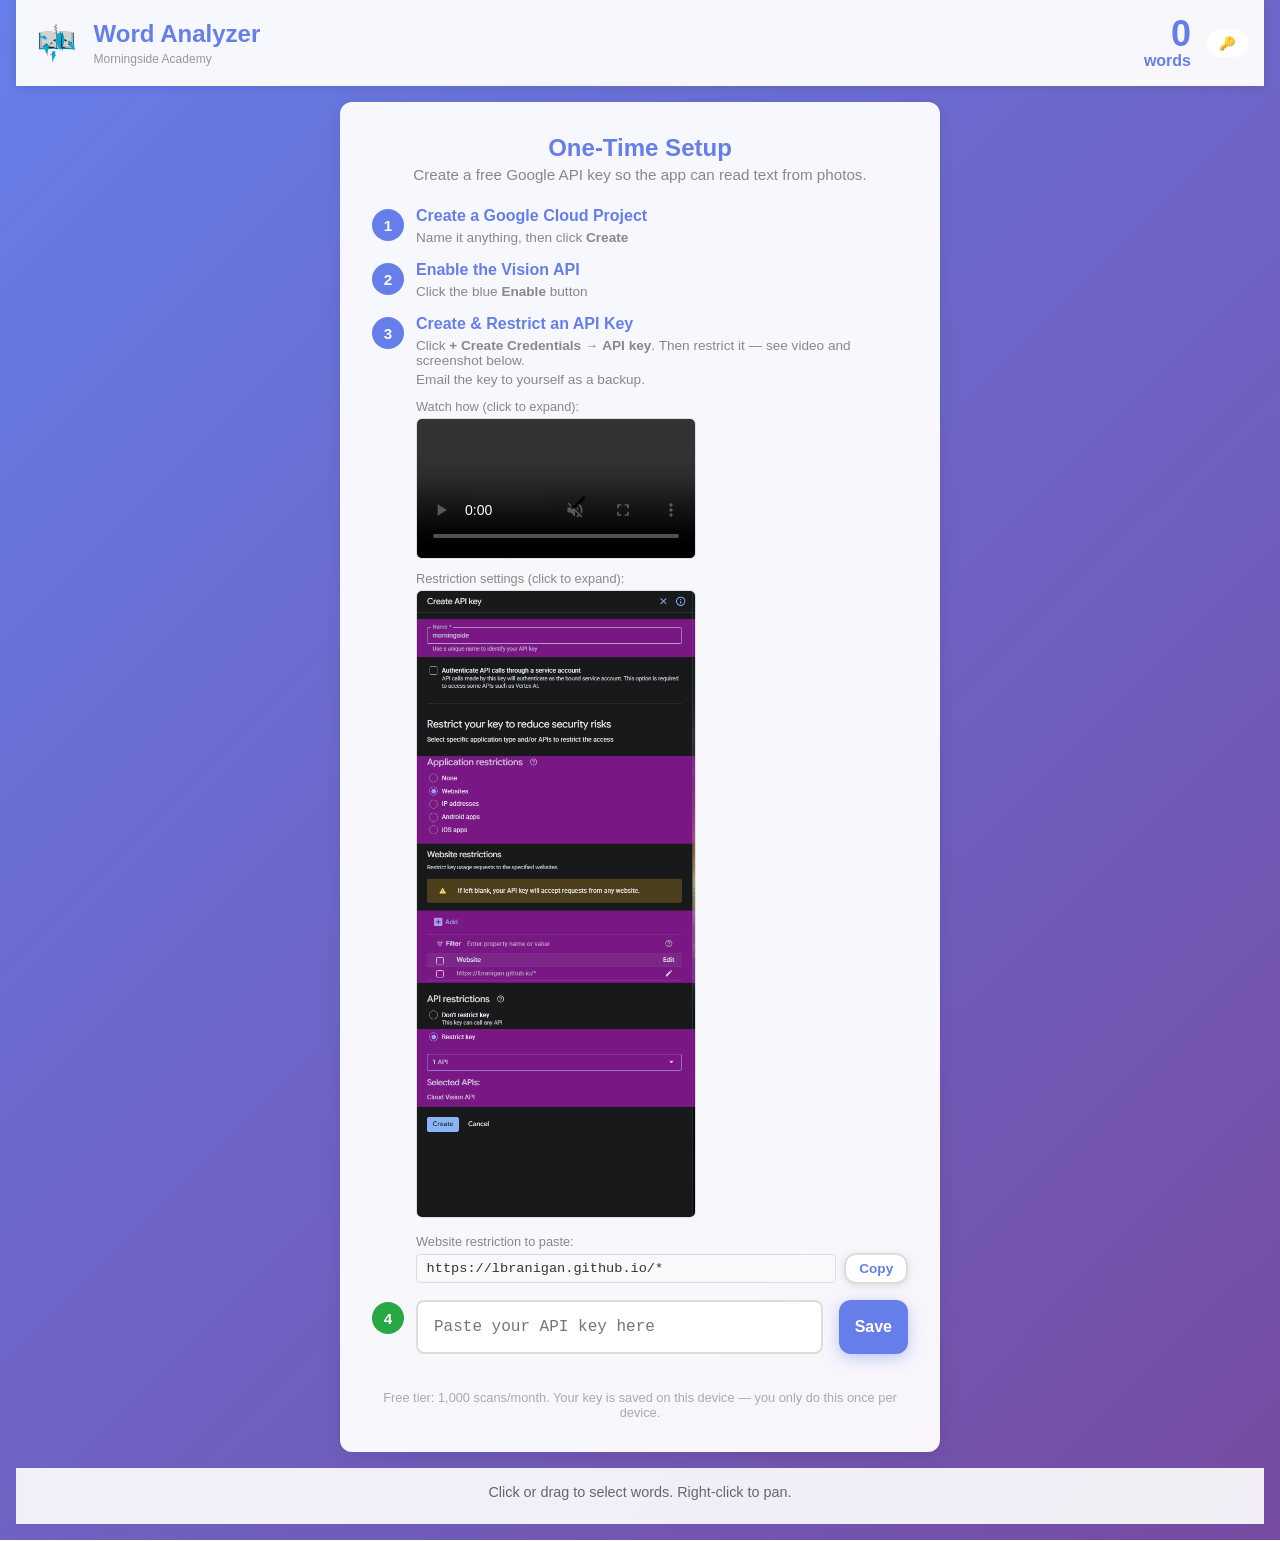
==== commit 4585cbe7: "Remove Google sign-in — Firebase project was deleted, app now starts directly The Firebase project (" ====
--- a/index.html
+++ b/index.html
@@ -11,31 +11,8 @@
     <link rel="stylesheet" href="styles.css">
 </head>
 <body>
-    <!-- Login Screen -->
-    <div id="login-screen" class="login-screen">
-        <div class="login-container">
-            <div class="login-header">
-                <h1>📖 Word Analyzer</h1>
-                <p class="login-subtitle">Morningside Academy Reading Assessment Tool</p>
-            </div>
-            <div class="login-content">
-                <p class="login-description">Sign in with your Google account to access your classroom and student data.</p>
-                <button id="google-sign-in-btn" class="btn-google-signin">
-                    <svg class="google-icon" viewBox="0 0 24 24">
-                        <path fill="#4285F4" d="M22.56 12.25c0-.78-.07-1.53-.2-2.25H12v4.26h5.92c-.26 1.37-1.04 2.53-2.21 3.31v2.77h3.57c2.08-1.92 3.28-4.74 3.28-8.09z"/>
-                        <path fill="#34A853" d="M12 23c2.97 0 5.46-.98 7.28-2.66l-3.57-2.77c-.98.66-2.23 1.06-3.71 1.06-2.86 0-5.29-1.93-6.16-4.53H2.18v2.84C3.99 20.53 7.7 23 12 23z"/>
-                        <path fill="#FBBC05" d="M5.84 14.09c-.22-.66-.35-1.36-.35-2.09s.13-1.43.35-2.09V7.07H2.18C1.43 8.55 1 10.22 1 12s.43 3.45 1.18 4.93l2.85-2.22.81-.62z"/>
-                        <path fill="#EA4335" d="M12 5.38c1.62 0 3.06.56 4.21 1.64l3.15-3.15C17.45 2.09 14.97 1 12 1 7.7 1 3.99 3.47 2.18 7.07l3.66 2.84c.87-2.6 3.3-4.53 6.16-4.53z"/>
-                    </svg>
-                    Sign in with Google
-                </button>
-                <p class="login-privacy">Your data is securely stored and only accessible to you</p>
-            </div>
-        </div>
-    </div>
-
-    <!-- Loading Screen (shown after auth, during app initialization) -->
-    <div id="loading-screen" class="loading-screen" style="display: none;">
+    <!-- Loading Screen (shown during app initialization) -->
+    <div id="loading-screen" class="loading-screen" style="display: flex;">
         <div class="loading-container">
             <div class="loading-header">
                 <h1>📖 Word Analyzer</h1>
@@ -62,30 +39,10 @@
                     <div class="student-initial"></div>
                     <div class="student-name-header"></div>
                 </div>
-                <button id="class-overview-btn" class="btn-header" title="View all students">
-                    <span class="icon">👥</span> Class Overview
-                </button>
-                <div class="word-count-header">
+<div class="word-count-header">
                     <span id="word-count">0</span> words
                 </div>
-                <div id="user-profile-display" class="user-profile-display">
-                    <div class="user-menu">
-                        <button id="user-menu-btn" class="user-menu-btn">
-                            <img id="user-photo" class="user-photo" src="" alt="User">
-                            <span id="user-name" class="user-name"></span>
-                            <span class="dropdown-arrow">▼</span>
-                        </button>
-                        <div id="user-dropdown" class="user-dropdown">
-                            <button id="api-settings-btn" class="dropdown-item">
-                                <span class="dropdown-icon">🔑</span> API Settings
-                            </button>
-                            <div class="dropdown-divider"></div>
-                            <button id="sign-out-btn" class="dropdown-item">
-                                <span class="dropdown-icon">🚪</span> Sign Out
-                            </button>
-                        </div>
-                    </div>
-                </div>
+                <button id="api-settings-btn" class="user-menu-btn" title="API Key Settings">🔑</button>
             </div>
         </header>
 
@@ -97,42 +54,19 @@
                     <span class="step-label">Setup</span>
                 </div>
                 <span class="breadcrumb-arrow">→</span>
-                <div class="breadcrumb-step" data-step="audio">
+                <div class="breadcrumb-step" data-step="capture">
                     <span class="step-icon">1</span>
-                    <span class="step-label">Record Audio</span>
-                </div>
-                <span class="breadcrumb-arrow">→</span>
-                <div class="breadcrumb-step" data-step="capture">
-                    <span class="step-icon">2</span>
-                    <span class="step-label">Capture Image</span>
+                    <span class="step-label">Capture</span>
                 </div>
                 <span class="breadcrumb-arrow">→</span>
                 <div class="breadcrumb-step" data-step="highlight">
-                    <span class="step-icon">3</span>
-                    <span class="step-label">Highlight Text</span>
-                </div>
-                <span class="breadcrumb-arrow">→</span>
-                <div class="breadcrumb-step" data-step="results">
-                    <span class="step-icon">4</span>
-                    <span class="step-label">Results</span>
+                    <span class="step-icon">2</span>
+                    <span class="step-label">Highlight</span>
                 </div>
             </div>
         </nav>
 
         <main>
-            <!-- Audio Playback Section (Legacy - hidden by default, audio now in dedicated section) -->
-            <section id="audio-playback-section" class="audio-playback-container" style="display: none;">
-                <h3>Recorded Audio</h3>
-                <audio id="audio-player" controls></audio>
-                <div class="audio-actions">
-                    <button id="download-audio-btn-legacy" class="btn btn-secondary">
-                        <span class="icon">💾</span> Download Audio
-                    </button>
-                    <button id="analyze-audio-btn-legacy" class="btn btn-primary">
-                        <span class="icon">🔍</span> Analyze Audio
-                    </button>
-                </div>
-            </section>
 
             <!-- API Key Setup Section -->
             <section id="setup-section" class="section active">
@@ -160,21 +94,33 @@
                         <div class="setup-step-row">
                             <span class="setup-step-num">3</span>
                             <div class="setup-step-content">
-                                <a href="https://console.cloud.google.com/apis/credentials" target="_blank" class="setup-link-btn">Create an API Key</a>
-                                <span class="setup-step-detail">Click <strong>+ Create Credentials</strong> then <strong>API key</strong></span>
-                            </div>
-                        </div>
-
-                        <div class="setup-step-row">
+                                <a href="https://console.cloud.google.com/apis/credentials" target="_blank" class="setup-link-btn">Create & Restrict an API Key</a>
+                                <span class="setup-step-detail">Click <strong>+ Create Credentials</strong> → <strong>API key</strong>. Then restrict it — see video and screenshot below.</span>
+                                <span class="setup-step-detail">Email the key to yourself as a backup.</span>
+
+                                <div class="setup-media">
+                                    <div class="setup-media-item">
+                                        <span class="setup-media-label">Watch how (click to expand):</span>
+                                        <video src="setup-guide.mp4" class="setup-video" controls muted playsinline onclick="this.classList.toggle('expanded')"></video>
+                                    </div>
+                                    <div class="setup-media-item">
+                                        <span class="setup-media-label">Restriction settings (click to expand):</span>
+                                        <img src="setup-restrictions.png" alt="API key restriction settings" class="setup-screenshot" onclick="this.classList.toggle('expanded')" />
+                                    </div>
+                                </div>
+
+                                <div class="setup-copy-field">
+                                    <span class="setup-copy-label">Website restriction to paste:</span>
+                                    <div class="setup-copy-row">
+                                        <input type="text" value="https://lbranigan.github.io/*" readonly class="setup-copy-input" id="restriction-url" />
+                                        <button class="btn btn-secondary btn-small setup-copy-btn" onclick="navigator.clipboard.writeText(document.getElementById('restriction-url').value);this.textContent='Copied!';setTimeout(()=>this.textContent='Copy',1500)">Copy</button>
+                                    </div>
+                                </div>
+                            </div>
+                        </div>
+
+                        <div class="setup-step-row setup-step-final">
                             <span class="setup-step-num">4</span>
-                            <div class="setup-step-content">
-                                <span class="setup-link-btn">Restrict your key</span>
-                                <span class="setup-step-detail">In the popup, click <strong>Edit API key</strong>. Under API restrictions, select <strong>Restrict key</strong>, choose <strong>Cloud Vision API</strong>, and click <strong>Save</strong></span>
-                            </div>
-                        </div>
-
-                        <div class="setup-step-row setup-step-final">
-                            <span class="setup-step-num">5</span>
                             <div class="setup-step-content">
                                 <div class="api-key-input">
                                     <input type="text" id="api-key" placeholder="Paste your API key here" />
@@ -184,16 +130,16 @@
                         </div>
                     </div>
 
-                    <p class="setup-footer-note">Free tier: 1,000 scans/month. Your key is saved to your account — you only do this once.</p>
+                    <p class="setup-footer-note">Free tier: 1,000 scans/month. Your key is saved on this device — you only do this once per device.</p>
                 </div>
             </section>
 
             <!-- Camera Section -->
             <section id="camera-section" class="section">
                 <div class="step-header">
-                    <div class="step-badge">Step 2</div>
+                    <div class="step-badge">Step 1</div>
                     <h2>Capture Image</h2>
-                    <p class="step-subtitle">Now capture the text that was just read</p>
+                    <p class="step-subtitle">Take a photo of the text or upload an image</p>
                 </div>
 
                 <div class="camera-container">
@@ -210,140 +156,20 @@
                 </div>
 
                 <div class="step-navigation">
-                    <button id="back-to-audio-btn" class="btn btn-secondary">
-                        <span class="icon">←</span> Back to Audio
-                    </button>
                     <button id="next-to-highlight-btn" class="btn btn-primary" disabled>
                         Next: Highlight Text <span class="icon">→</span>
                     </button>
                 </div>
 
-                <div class="instructions-box">
-                    <h4>💡 Quick Guide:</h4>
-                    <ol class="instructions-list">
-                        <li>Take a clear photo of the text you just read from</li>
-                        <li>Make sure the text is well-lit and in focus</li>
-                        <li>The image will be processed for word detection</li>
-                    </ol>
-                </div>
-
                 <input type="file" id="file-input-camera" accept="image/*" style="display: none;">
             </section>
 
-            <!-- Audio Recording Section -->
-            <section id="audio-section" class="section">
-                <div class="step-header">
-                    <div class="step-badge">Step 1</div>
-                    <h2>Record Audio</h2>
-                    <p class="step-subtitle">First, select a student and record their reading</p>
-                </div>
-
-                <!-- Student Selection Box -->
-                <div class="student-selection-box">
-                    <h3>👤 Select Student for Assessment</h3>
-                    <div class="student-select-container">
-                        <select id="assessment-student-select" class="student-select-dropdown">
-                            <option value="">-- Choose Student --</option>
-                        </select>
-                        <button id="quick-add-student-btn" class="btn btn-secondary btn-small">
-                            <span class="icon">➕</span> Add New Student
-                        </button>
-                    </div>
-                    <div id="selected-student-display" class="selected-student-display" style="display: none;">
-                        <div class="selected-student-badge">
-                            <span class="selected-student-avatar"></span>
-                            <div class="selected-student-info">
-                                <div class="selected-student-name"></div>
-                                <div class="selected-student-grade"></div>
-                            </div>
-                            <button id="change-student-btn" class="btn-link">Change</button>
-                        </div>
-                    </div>
-                    <p class="selection-note">You can also skip and select later, or proceed without a student.</p>
-                </div>
-
-                <div class="audio-recording-container">
-                    <div class="audio-controls-center">
-                        <button id="record-audio-btn" class="btn btn-audio btn-large">
-                            <span class="icon">🎤</span> Record Audio
-                        </button>
-                    </div>
-
-                    <div id="audio-player-section" class="audio-player-section" style="display: none;">
-                        <h4>✅ Recording Complete</h4>
-                        <audio id="audio-player-main" controls></audio>
-                        <div class="audio-actions-inline">
-                            <button id="download-audio-btn-main" class="btn btn-secondary">
-                                <span class="icon">💾</span> Download
-                            </button>
-                            <button id="rerecord-audio-btn" class="btn btn-secondary">
-                                <span class="icon">🔄</span> Re-record
-                            </button>
-                        </div>
-                    </div>
-                </div>
-
-                <div class="step-navigation">
-                    <button id="skip-audio-btn" class="btn btn-secondary">
-                        <span class="icon">⏭️</span> Skip Audio (Word Count Only)
-                    </button>
-                    <button id="next-to-capture-btn" class="btn btn-primary" disabled>
-                        Next: Capture Image <span class="icon">→</span>
-                    </button>
-                </div>
-
-                <div class="instructions-box instructions-collapsible">
-                    <button class="instructions-toggle" onclick="const p=this.parentElement; p.classList.toggle('expanded'); this.setAttribute('aria-expanded', p.classList.contains('expanded'))" aria-expanded="false" aria-controls="audio-instructions-content">
-                        <span class="instructions-toggle-text">Need help?</span>
-                        <svg class="instructions-chevron" width="16" height="16" viewBox="0 0 16 16" fill="currentColor" aria-hidden="true">
-                            <path d="M4.646 4.646a.5.5 0 0 1 .708 0L8 7.293l2.646-2.647a.5.5 0 0 1 .708.708l-3 3a.5.5 0 0 1-.708 0l-3-3a.5.5 0 0 1 0-.708z"/>
-                        </svg>
-                    </button>
-                    <div class="instructions-content" id="audio-instructions-content">
-                        <ul class="instructions-list">
-                            <li><strong>Full Assessment:</strong> Record audio for pronunciation analysis, accuracy, WPM, and prosody scoring</li>
-                            <li><strong>Word Count Only:</strong> Click "Skip Audio" to go directly to counting words (no pronunciation analysis)</li>
-                            <li>Have a physical text ready to read from (book, document, article, etc.)</li>
-                            <li>Select recording duration (30 seconds, 1 minute, or 2 minutes)</li>
-                            <li>Record in a quiet environment for best results</li>
-                        </ul>
-                    </div>
-                </div>
-            </section>
-
             <!-- Image Processing Section -->
             <section id="image-section" class="section">
-                <!-- Auto-detect Loading Overlay -->
-                <div id="highlight-loading-overlay" class="highlight-loading-overlay" style="display: none;">
-                    <div class="highlight-loading-content">
-                        <div class="highlight-loading-spinner"></div>
-                        <h3>Analyzing Your Recording</h3>
-                        <p id="highlight-loading-status">Transcribing audio...</p>
-                        <div class="highlight-loading-steps">
-                            <div class="loading-step" id="loading-step-1">
-                                <span class="step-indicator active"></span>
-                                <span>Transcribing audio</span>
-                            </div>
-                            <div class="loading-step" id="loading-step-2">
-                                <span class="step-indicator"></span>
-                                <span>Matching words</span>
-                            </div>
-                            <div class="loading-step" id="loading-step-3">
-                                <span class="step-indicator"></span>
-                                <span>Highlighting text</span>
-                            </div>
-                        </div>
-                    </div>
-                </div>
-
                 <div class="step-header">
-                    <div class="step-badge">Step 3</div>
+                    <div class="step-badge">Step 2</div>
                     <h2>Highlight Text</h2>
-                    <p class="step-subtitle">Select the words that were read aloud</p>
-                </div>
-
-                <div class="highlight-instructions">
-                    <p><strong>🖱️ How to select:</strong> Click any word to select/deselect • Drag to select multiple words • Right-click to pan image</p>
+                    <p class="step-subtitle">Click or drag to select words</p>
                 </div>
 
                 <div class="image-wrapper">
@@ -361,179 +187,22 @@
 
                 <div class="controls">
                     <button id="reset-selection-btn" class="btn btn-secondary">
-                        <span class="icon">✖️</span> Clear Selection
-                    </button>
-                    <button id="redo-autodetect-btn" class="btn btn-secondary" title="Run auto-detection again">
-                        <span class="icon">🔄</span> Redo Autodetect
+                        Clear Selection
+                    </button>
+                    <button id="back-to-capture-btn" class="btn btn-secondary">
+                        <span class="icon">←</span> Retake Photo
                     </button>
                 </div>
 
                 <input type="file" id="file-input-image" accept="image/*" style="display: none;">
                 <div id="status" class="status"></div>
-
-                <div class="step-navigation">
-                    <button id="back-to-capture-btn" class="btn btn-secondary">
-                        <span class="icon">←</span> Back to Capture
-                    </button>
-                    <button id="analyze-audio-btn" class="btn btn-primary btn-large" disabled>
-                        <span class="icon">🔍</span> Analyze Reading
-                    </button>
-                </div>
-
                 <div id="export-output" class="export-output"></div>
             </section>
-
-            <!-- Results Section -->
-            <section id="results-section" class="section">
-                <div class="step-header">
-                    <div class="step-badge">Step 4</div>
-                    <h2>Analysis Results</h2>
-                    <p class="step-subtitle">Oral Fluency Report</p>
-                </div>
-
-                <!-- Historical Assessment Banner -->
-                <div id="historical-assessment-banner" class="historical-assessment-banner" style="display: none;">
-                    <div class="historical-info">
-                        <span class="icon">📜</span>
-                        <div>
-                            <strong>Historical Assessment</strong><br>
-                            <span id="historical-student-name"></span> - <span id="historical-assessment-date"></span>
-                        </div>
-                    </div>
-                    <button id="back-to-profile-btn" class="btn btn-primary">
-                        <span class="icon">←</span> Back to Student Profile
-                    </button>
-                </div>
-
-                <div class="results-actions">
-                    <button id="back-to-edit-btn" class="btn btn-secondary">
-                        <span class="icon">←</span> Back to Edit
-                    </button>
-                    <button id="start-new-analysis-btn" class="btn btn-secondary">
-                        <span class="icon">🔄</span> Start New Analysis
-                    </button>
-                </div>
-
-                <div id="results-container" class="results-container">
-                    <!-- Results will be dynamically inserted here -->
-                </div>
-
-                <!-- Save Assessment Section -->
-                <div class="save-assessment-section">
-                    <h3>💾 Save Assessment to Student Profile</h3>
-                    <div class="student-selection">
-                        <label for="student-select">Select Student:</label>
-                        <select id="student-select" class="student-select-dropdown">
-                            <option value="">-- Choose Student --</option>
-                        </select>
-                        <button id="save-assessment-btn" class="btn btn-primary" disabled>
-                            <span class="icon">💾</span> Save to Profile
-                        </button>
-                    </div>
-                    <div id="save-status" class="save-status"></div>
-                </div>
-            </section>
-
-            <!-- Class Overview Section -->
-            <section id="class-overview-section" class="section">
-                <div class="step-header">
-                    <div class="step-badge">👥</div>
-                    <h2>Class Overview</h2>
-                    <p class="step-subtitle">View all students and their progress</p>
-                </div>
-
-                <div class="class-actions">
-                    <button id="back-from-class-btn" class="btn btn-secondary">
-                        <span class="icon">←</span> Back
-                    </button>
-                    <button id="add-student-btn" class="btn btn-primary">
-                        <span class="icon">➕</span> Add Student
-                    </button>
-                </div>
-
-                <div id="students-grid" class="students-grid">
-                    <!-- Student cards will be dynamically inserted here -->
-                </div>
-            </section>
-
-            <!-- Student Profile Section -->
-            <section id="student-profile-section" class="section">
-                <div class="step-header">
-                    <div class="step-badge">📊</div>
-                    <h2 id="student-profile-name">Student Profile</h2>
-                    <p class="step-subtitle" id="student-profile-subtitle">Assessment History</p>
-                </div>
-
-                <div class="profile-actions">
-                    <button id="back-to-class-btn" class="btn btn-secondary">
-                        <span class="icon">←</span> Back to Class
-                    </button>
-                    <button id="delete-student-btn" class="btn btn-danger">
-                        <span class="icon">🗑️</span> Delete Student
-                    </button>
-                </div>
-
-                <div id="student-stats-summary" class="student-stats-summary">
-                    <!-- Summary stats will be inserted here -->
-                </div>
-
-                <div id="assessment-history" class="assessment-history">
-                    <!-- Assessment history will be dynamically inserted here -->
-                </div>
-            </section>
         </main>
 
         <footer>
-            <p class="hint">👆 Left-click: drag to select words • Right-click: drag to pan image • Click yellow words to deselect</p>
-            <p class="version">Version: 3.2.11 (2025-11-25 16:48)</p>
+            <p class="hint">Click or drag to select words. Right-click to pan.</p>
         </footer>
-    </div>
-
-    <!-- Audio Recording Modal -->
-    <div id="audio-modal" class="modal">
-        <div class="modal-content">
-            <h2>Record Audio</h2>
-            <p>Configure your recording settings:</p>
-            <p class="duration-note">⚠️ Best results: 30 seconds at 32 kbps. Longer/higher quality may fail due to API limits.</p>
-            <div class="recording-settings">
-                <div class="setting-group">
-                    <label for="audio-duration">Duration:</label>
-                    <select id="audio-duration">
-                        <option value="0.5">30 seconds</option>
-                        <option value="1" selected>1 minute</option>
-                        <option value="2">2 minutes</option>
-                    </select>
-                </div>
-                <div class="setting-group">
-                    <label for="audio-bitrate">Audio Quality:</label>
-                    <select id="audio-bitrate">
-                        <option value="16000">16 kbps (low - ~60 KB/30s)</option>
-                        <option value="32000" selected>32 kbps (recommended - ~120 KB/30s)</option>
-                        <option value="64000">64 kbps (high - ~240 KB/30s)</option>
-                        <option value="128000">128 kbps (very high - ~480 KB/30s)</option>
-                    </select>
-                </div>
-            </div>
-            <div class="modal-buttons">
-                <button id="start-recording-btn" class="btn btn-primary">Start Recording</button>
-                <button id="cancel-recording-btn" class="btn btn-secondary">Cancel</button>
-            </div>
-        </div>
-    </div>
-
-    <!-- Recording Status -->
-    <div id="recording-modal" class="recording-indicator">
-        <div class="recording-indicator-content">
-            <div class="recording-header">
-                <span class="recording-icon">🎤</span>
-                <span class="recording-label">Recording</span>
-            </div>
-            <div class="recording-timer" id="recording-timer">00:00</div>
-            <div class="recording-progress">
-                <div class="progress-bar" id="progress-bar"></div>
-            </div>
-            <button id="stop-recording-btn" class="btn btn-danger btn-stop-compact">Stop</button>
-        </div>
     </div>
 
     <!-- Image Preview Modal -->
@@ -542,30 +211,7 @@
         <img id="image-preview-img" src="" alt="Full size preview">
     </div>
 
-    <!-- Add Student Modal -->
-    <div id="add-student-modal" class="modal">
-        <div class="modal-content">
-            <h2>Add New Student</h2>
-            <p>Enter student information:</p>
-            <div class="student-form">
-                <div class="form-group">
-                    <label for="student-name-input">Student Name:</label>
-                    <input type="text" id="student-name-input" placeholder="e.g., Jose Martinez" />
-                </div>
-                <div class="form-group">
-                    <label for="student-grade-input">Grade Level (optional):</label>
-                    <input type="text" id="student-grade-input" placeholder="e.g., 3rd Grade" />
-                </div>
-            </div>
-            <div class="modal-buttons">
-                <button id="confirm-add-student-btn" class="btn btn-primary">Add Student</button>
-                <button id="cancel-add-student-btn" class="btn btn-secondary">Cancel</button>
-            </div>
-        </div>
-    </div>
-
     <script src="https://cdnjs.cloudflare.com/ajax/libs/html2pdf.js/0.10.1/html2pdf.bundle.min.js"></script>
-    <script type="module" src="firebase-config.js"></script>
     <script type="module" src="firebase-auth.js"></script>
     <script type="module" src="firebase-db.js"></script>
     <script type="module" src="firebase-api-key-manager.js"></script>
--- a/styles.css
+++ b/styles.css
@@ -1717,6 +1717,75 @@
     background: #28a745;
 }
 
+/* Setup media (video + screenshot) */
+.setup-media {
+    display: flex;
+    flex-direction: column;
+    gap: 0.75rem;
+    margin-top: 0.5rem;
+}
+
+.setup-media-item {
+    display: flex;
+    flex-direction: column;
+    gap: 0.25rem;
+}
+
+.setup-media-label {
+    font-size: 0.8rem;
+    color: #888;
+}
+
+.setup-video,
+.setup-screenshot {
+    width: 100%;
+    max-width: 280px;
+    border-radius: 6px;
+    border: 1px solid #ddd;
+    cursor: pointer;
+    transition: max-width 0.3s ease;
+}
+
+.setup-video.expanded,
+.setup-screenshot.expanded {
+    max-width: 100%;
+}
+
+/* Copy field */
+.setup-copy-field {
+    margin-top: 0.75rem;
+}
+
+.setup-copy-label {
+    font-size: 0.8rem;
+    color: #888;
+    display: block;
+    margin-bottom: 0.25rem;
+}
+
+.setup-copy-row {
+    display: flex;
+    gap: 0.5rem;
+    align-items: center;
+}
+
+.setup-copy-input {
+    flex: 1;
+    padding: 0.4rem 0.6rem;
+    font-size: 0.85rem;
+    font-family: monospace;
+    border: 1px solid #ddd;
+    border-radius: 4px;
+    background: #f8f9fa;
+    color: #333;
+}
+
+.setup-copy-btn {
+    white-space: nowrap;
+    padding: 0.4rem 0.75rem;
+    font-size: 0.8rem;
+}
+
 .setup-footer-note {
     text-align: center;
     font-size: 0.8rem;
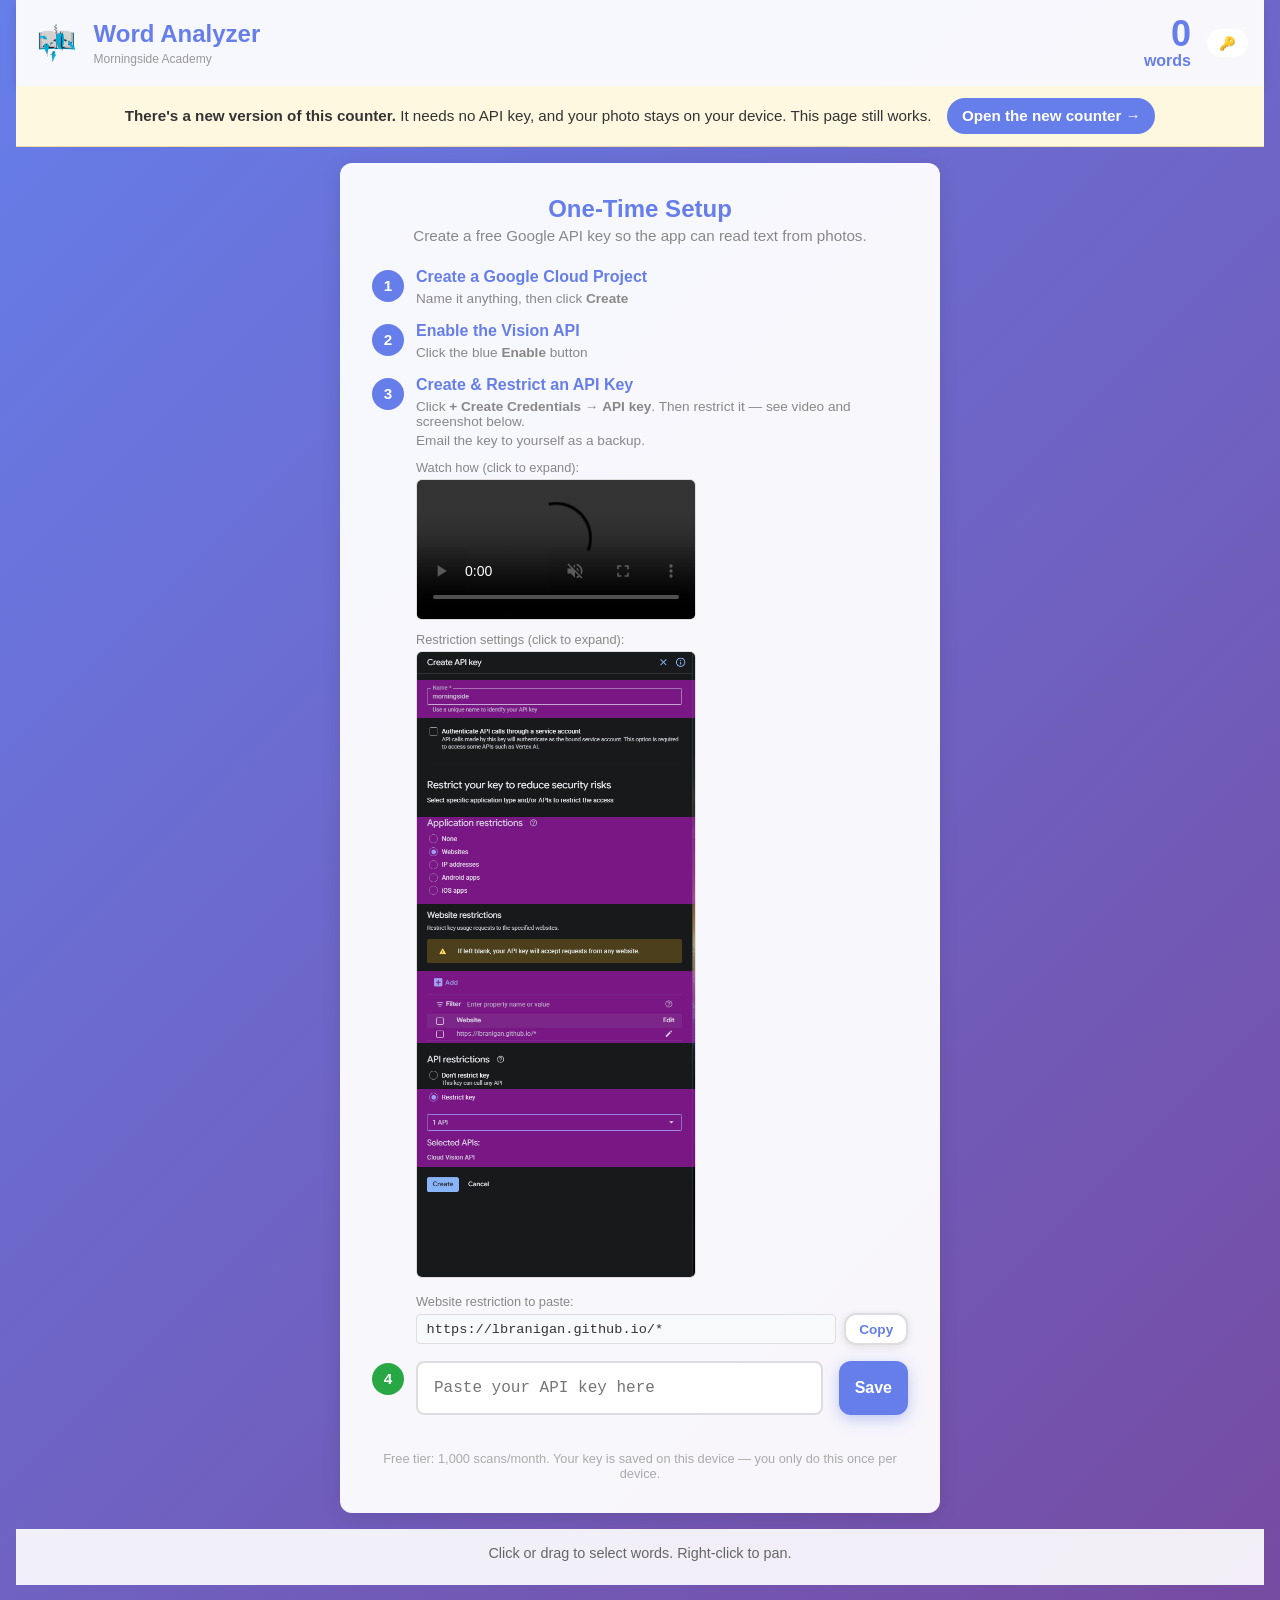
==== commit c24cee51: "feat: point users to the new counter at readingpacer.com/wordcounter A slim notice under the header," ====
--- a/index.html
+++ b/index.html
@@ -9,6 +9,35 @@
     <meta name="theme-color" content="#667eea">
     <title>Word Analyzer</title>
     <link rel="stylesheet" href="styles.css">
+    <style>
+        /* Notice pointing to the new counter at readingpacer.com */
+        .new-version-notice {
+            display: flex;
+            flex-wrap: wrap;
+            align-items: center;
+            justify-content: center;
+            gap: 0.5rem 1rem;
+            padding: 0.75rem 1rem;
+            background: #fff8e1;
+            border-bottom: 1px solid #f0dca0;
+            color: #333;
+            font-size: 0.95rem;
+            line-height: 1.4;
+            text-align: center;
+        }
+        .new-version-notice p { margin: 0; }
+        .new-version-notice a {
+            flex: none;
+            padding: 0.45rem 0.9rem;
+            border-radius: 999px;
+            background: #667eea;
+            color: #fff;
+            font-weight: 600;
+            text-decoration: none;
+            white-space: nowrap;
+        }
+        .new-version-notice a:hover { background: #5568d3; }
+    </style>
 </head>
 <body>
     <!-- Loading Screen (shown during app initialization) -->
@@ -45,6 +74,12 @@
                 <button id="api-settings-btn" class="user-menu-btn" title="API Key Settings">🔑</button>
             </div>
         </header>
+
+        <!-- Notice pointing to the new counter at readingpacer.com -->
+        <div class="new-version-notice" role="note">
+            <p><strong>There's a new version of this counter.</strong> It needs no API key, and your photo stays on your device. This page still works.</p>
+            <a href="https://readingpacer.com/wordcounter/?utm_source=word-analyzer&amp;utm_medium=referral" target="_blank" rel="noopener">Open the new counter &rarr;</a>
+        </div>
 
         <!-- Breadcrumb Navigation -->
         <nav id="breadcrumb-nav" class="breadcrumb-nav">
